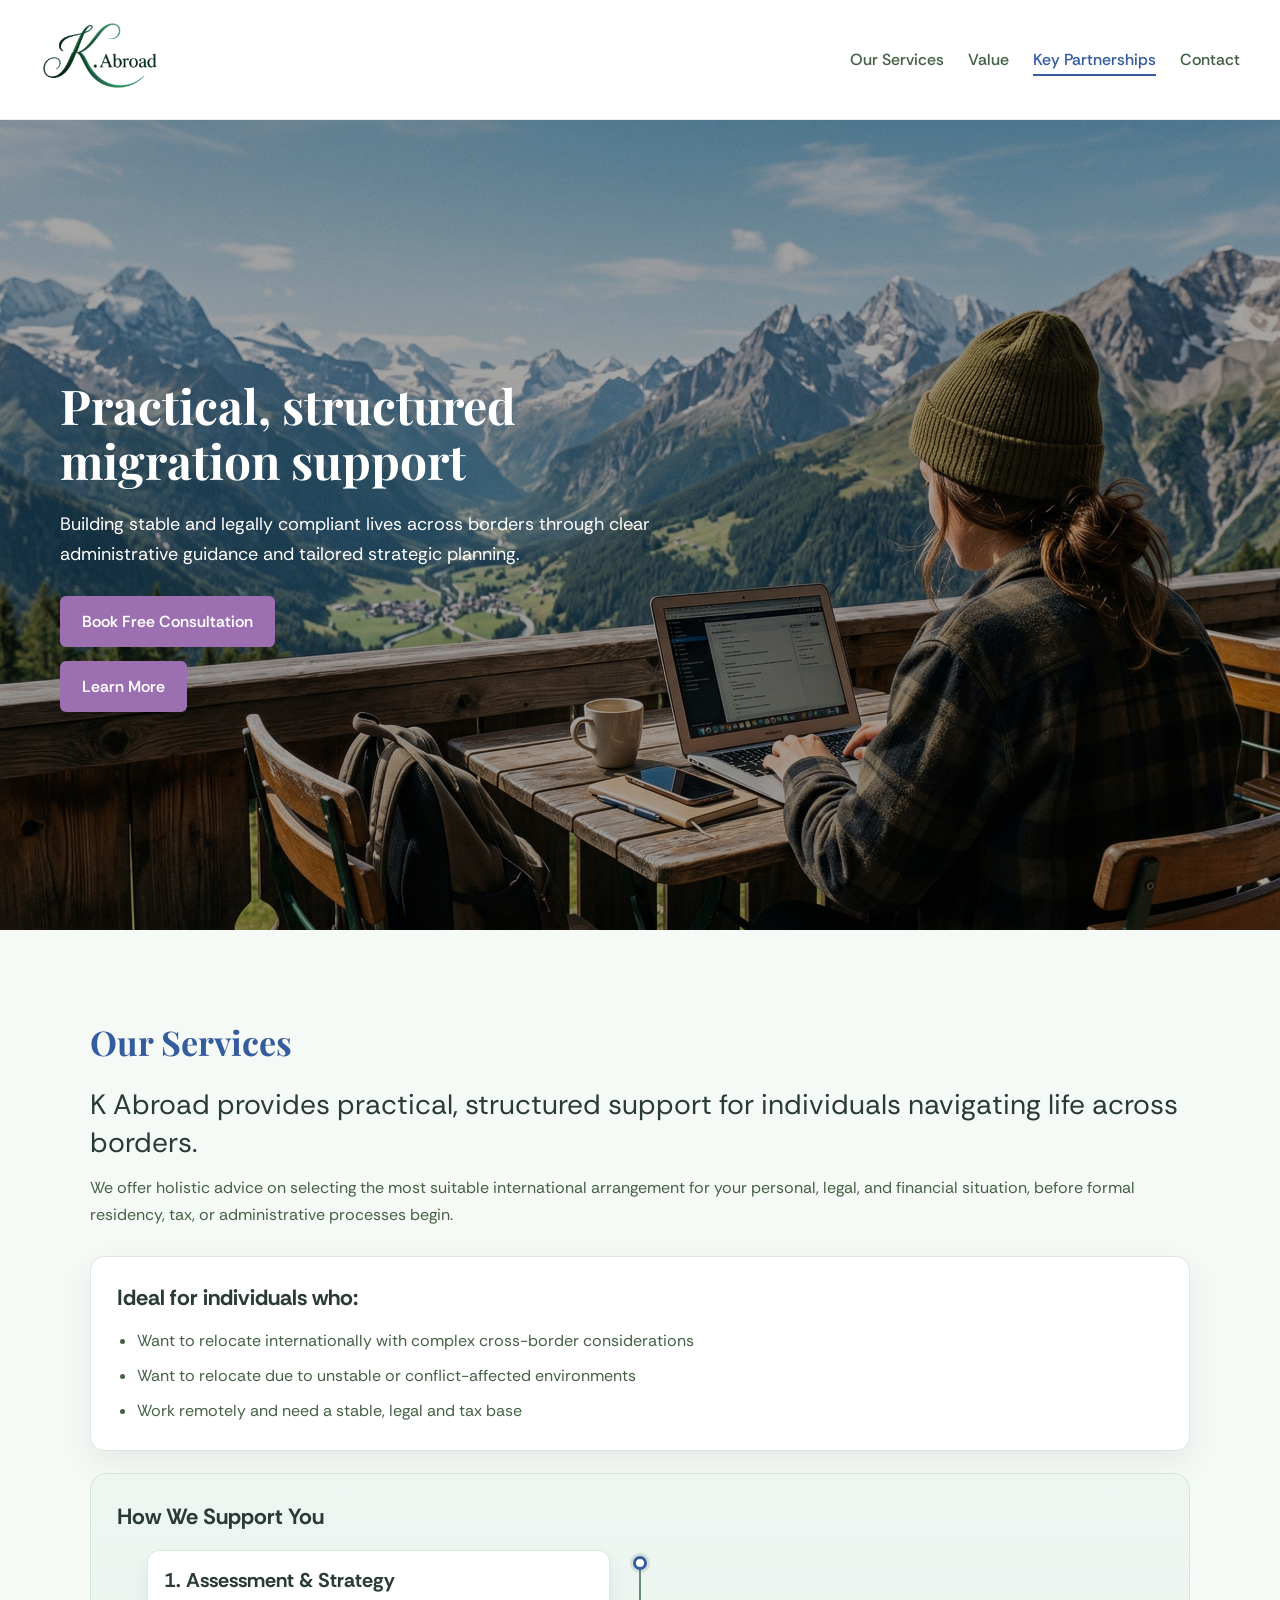
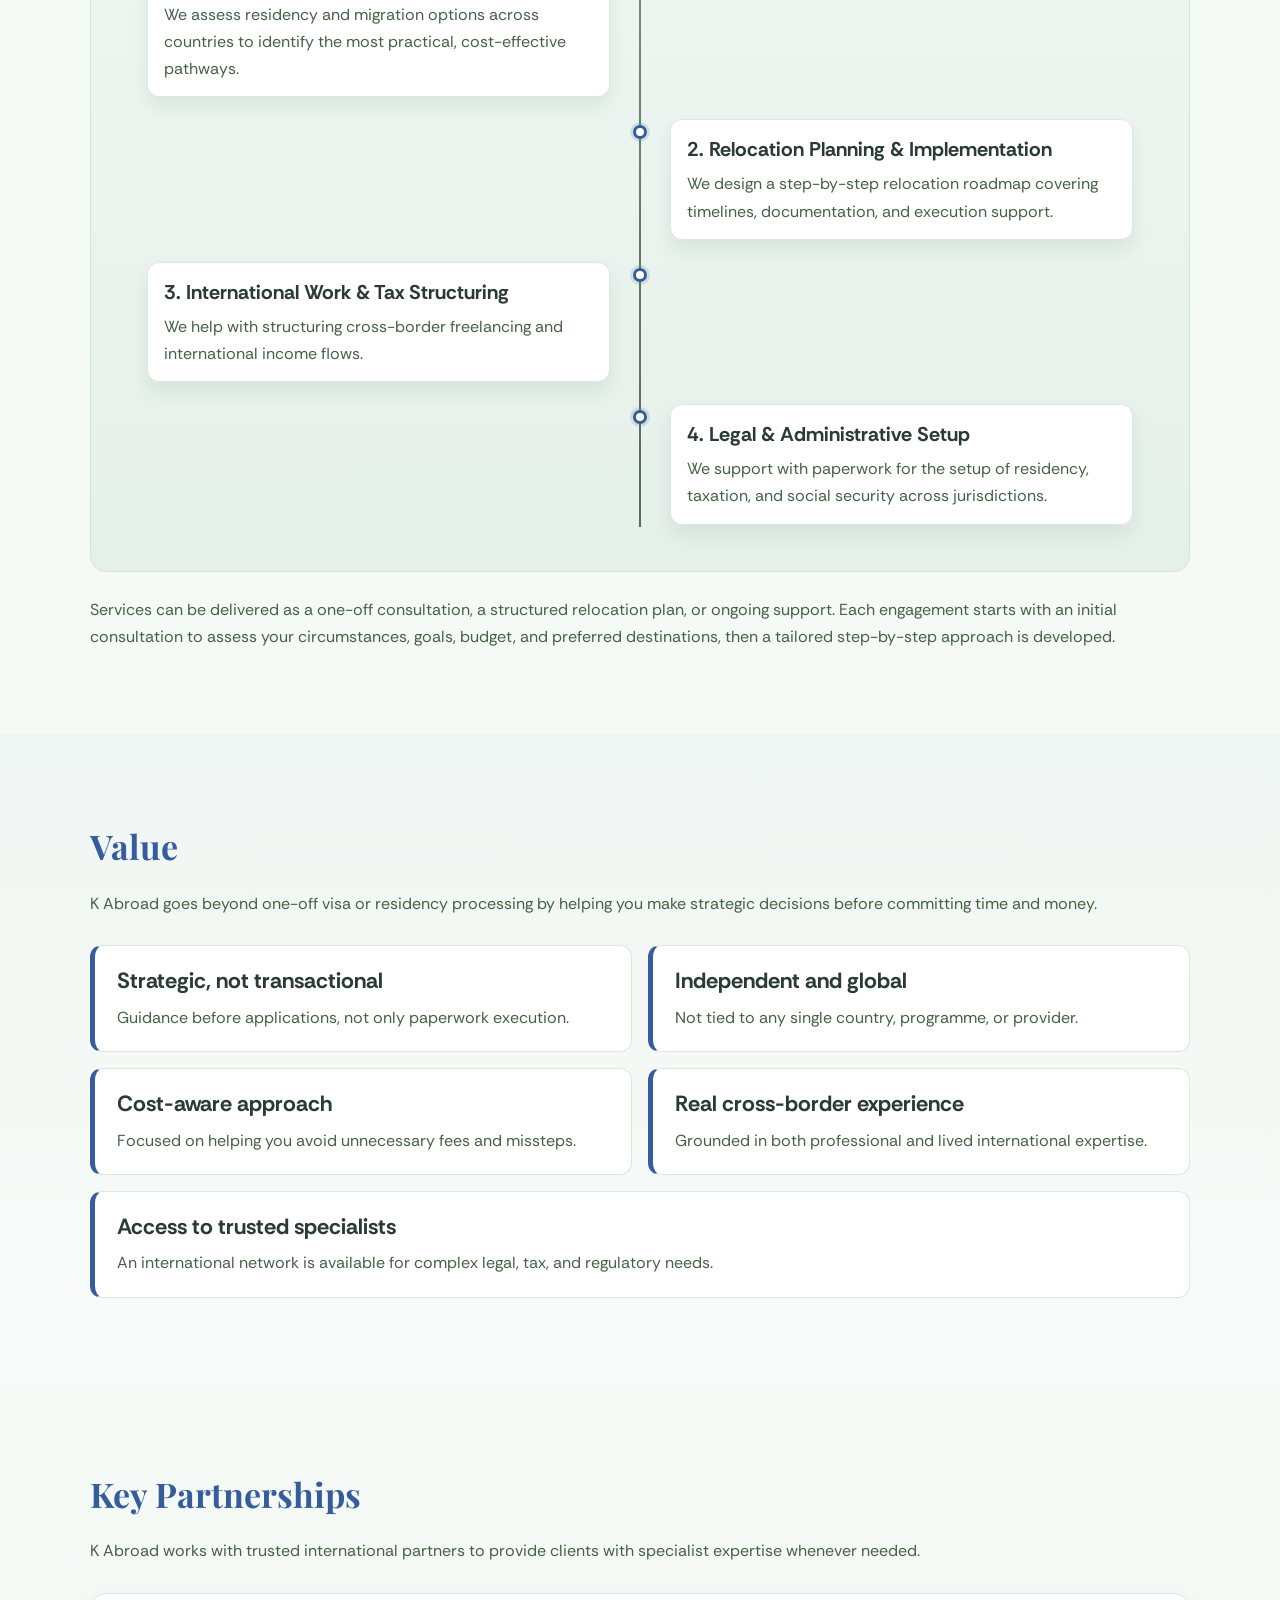
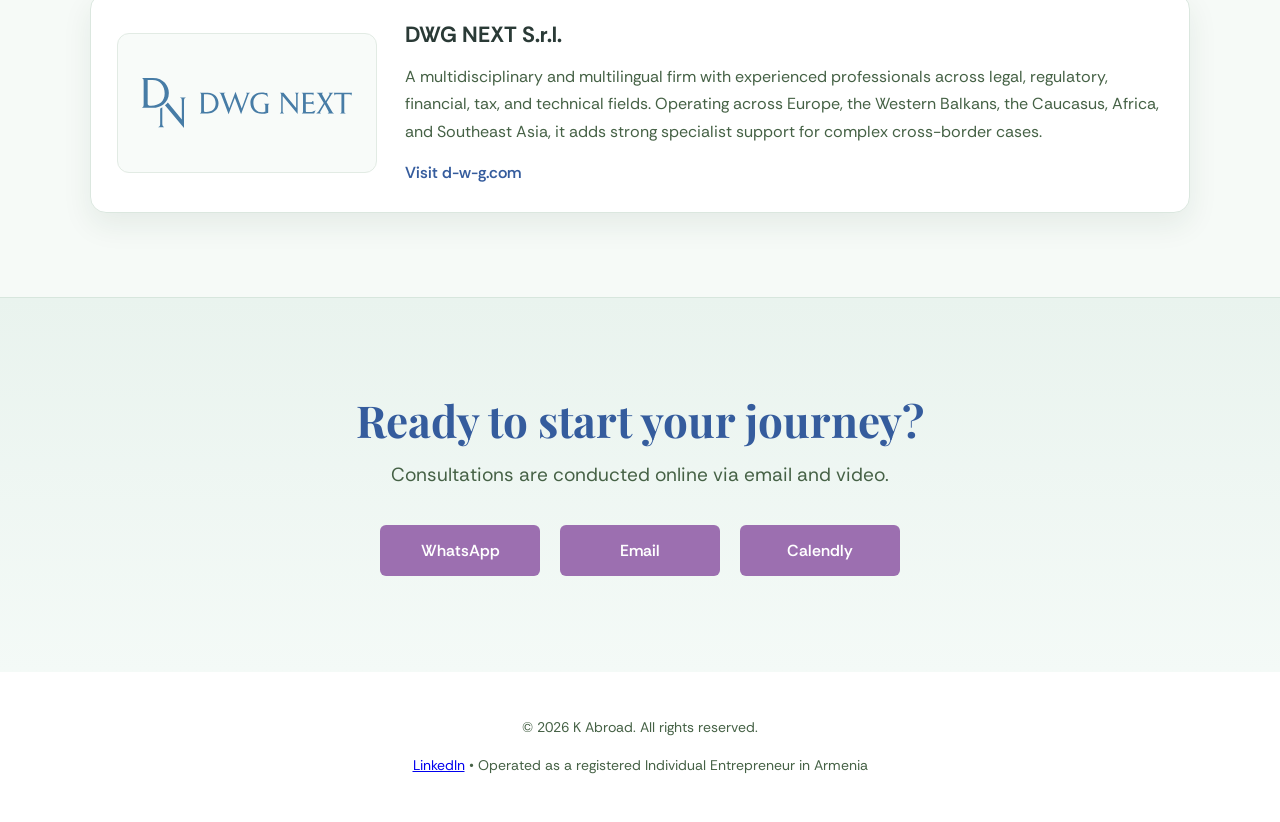
==== index.html @ 1e429fac "Backup before blog + CMS setup" ====
<!-- Backup before CMS setup -->
<!DOCTYPE html>
<html lang="en">
<head>
  <meta charset="UTF-8">
  <meta name="viewport" content="width=device-width, initial-scale=1.0">
  <title>K Abroad | Migration Advisory</title>

  <link href="https://fonts.googleapis.com/css2?family=Playfair+Display:wght@500;700&family=Rethink+Sans:wght@400;500;600&display=swap" rel="stylesheet">
  <link rel="stylesheet" href="css/styles.css">
</head>

<body id="top">

<header>
  <div class="logo">
    <a href="#top" aria-label="Go to top">
      <img src="Images/logo_without_padding.png" alt="K Abroad Logo">
    </a>
  </div>
  <nav>
    <a href="#services">Our Services</a>
    <a href="#value">Value</a>
    <a href="#partnerships">Key Partnerships</a>
    <a href="#contact">Contact</a>
  </nav>
</header>

<!-- HERO -->
<section class="hero">
  <img src="Images/remote1.jpg" alt="Remote work">
  <div class="overlay">
    <p style="opacity:0.85; margin-bottom:10px;"></p>
    <h2>Practical, structured migration support</h2>
    <p>
      Building stable and legally compliant lives across borders through clear administrative guidance and tailored strategic planning.
    </p>
    <div class="hero-actions">
      <a href="#contact" class="btn">Book Free Consultation</a>
      <a href="#services" class="btn">Learn More</a>
    </div>
  </div>
</section>

<section class="section" id="services">
  <div class="section-intro">
    <h3>Our Services</h3>
    <p class="lead">
      K Abroad provides practical, structured support for individuals navigating life across borders.
    </p>
    <p>
      We offer holistic advice on selecting the most suitable international arrangement for your personal, legal, and financial situation, before formal residency, tax, or administrative processes begin.
    </p>
  </div>

  <div class="feature-grid">
    <article class="feature-card">
      <h4>Ideal for individuals who:</h4>
      <ul>
        <li>Want to relocate internationally with complex cross-border considerations</li>
        <li>Want to relocate due to unstable or conflict-affected environments</li>
        <li>Work remotely and need a stable, legal and tax base</li>
      </ul>
    </article>
  </div>

  <div class="timeline-wrap" aria-label="Service timeline">
    <h4>How We Support You</h4>
    <div class="service-timeline">
      <article class="timeline-step">
        <span class="step-dot" aria-hidden="true"></span>
        <div class="step-content">
          <h5>1. Assessment &amp; Strategy</h5>
          <p>We assess residency and migration options across countries to identify the most practical, cost-effective pathways.</p>
        </div>
      </article>
      <article class="timeline-step">
        <span class="step-dot" aria-hidden="true"></span>
        <div class="step-content">
          <h5>2. Relocation Planning &amp; Implementation</h5>
          <p>We design a step-by-step relocation roadmap covering timelines, documentation, and execution support.</p>
        </div>
      </article>
      <article class="timeline-step">
        <span class="step-dot" aria-hidden="true"></span>
        <div class="step-content">
          <h5>3. International Work &amp; Tax Structuring</h5>
          <p>We help with structuring cross-border freelancing and international income flows.</p>
        </div>
      </article>
      <article class="timeline-step">
        <span class="step-dot" aria-hidden="true"></span>
        <div class="step-content">
          <h5>4. Legal &amp; Administrative Setup</h5>
          <p>We support with paperwork for the setup of residency, taxation, and social security across jurisdictions.</p>
        </div>
      </article>
    </div>
  </div>

  <p class="service-note">
    Services can be delivered as a one-off consultation, a structured relocation plan, or ongoing support. Each engagement starts with an initial consultation to assess your circumstances, goals, budget, and preferred destinations, then a tailored step-by-step approach is developed.
  </p>
</section>

<section class="section section-contrast" id="value">
  <div class="section-intro">
    <h3>Value</h3>
    <p>
      K Abroad goes beyond one-off visa or residency processing by helping you make strategic decisions before committing time and money.
    </p>
  </div>

  <div class="value-grid">
    <article class="value-card">
      <h4>Strategic, not transactional</h4>
      <p>Guidance before applications, not only paperwork execution.</p>
    </article>
    <article class="value-card">
      <h4>Independent and global</h4>
      <p>Not tied to any single country, programme, or provider.</p>
    </article>
    <article class="value-card">
      <h4>Cost-aware approach</h4>
      <p>Focused on helping you avoid unnecessary fees and missteps.</p>
    </article>
    <article class="value-card">
      <h4>Real cross-border experience</h4>
      <p>Grounded in both professional and lived international expertise.</p>
    </article>
    <article class="value-card">
      <h4>Access to trusted specialists</h4>
      <p>An international network is available for complex legal, tax, and regulatory needs.</p>
    </article>
  </div>
</section>

<section class="section" id="partnerships">
  <div class="section-intro">
    <h3>Key Partnerships</h3>
    <p>
      K Abroad works with trusted international partners to provide clients with specialist expertise whenever needed.
    </p>
  </div>

  <article class="partner-card">
    <a href="https://d-w-g.com/" target="_blank" rel="noopener noreferrer" class="partner-logo-link" aria-label="Visit DWG website">
      <img src="Images/DWGLOGO.svg" alt="DWG NEXT logo" class="partner-logo">
    </a>
    <div class="partner-content">
      <h4>DWG NEXT S.r.l.</h4>
      <p>
        A multidisciplinary and multilingual firm with experienced professionals across legal, regulatory, financial, tax, and technical fields. Operating across Europe, the Western Balkans, the Caucasus, Africa, and Southeast Asia, it adds strong specialist support for complex cross-border cases.
      </p>
      <a href="https://d-w-g.com/" target="_blank" rel="noopener noreferrer" class="text-link">Visit d-w-g.com</a>
    </div>
  </article>
</section>

<!-- CONTACT -->
<section class="highlight" id="contact">
  <h3>Ready to start your journey?</h3>
  <p>Consultations are conducted online via email and video.</p>

  <div class="cta-group">
    <a href="https://wa.me/37493994791" class="btn">WhatsApp</a>
    <a href="mailto:karpa.angelika98@gmail.com" class="btn">Email</a>
    <a href="https://calendly.com/kabroad" class="btn" target="_blank">Calendly</a>
  </div>
</section>

<footer>
  <p>© 2026 K Abroad. All rights reserved.</p>
  <p>
    <a href="https://www.linkedin.com/in/akarpa/" target="_blank">LinkedIn</a> • Operated as a registered Individual Entrepreneur in Armenia
  </p>
</footer>

<script src="js/main.js"></script>

</body>
</html>
---- css/styles.css ----
:root {
  --green-bg: #f6faf7;
  --green-dark: #456145;
  --green-heading: #355c9d;
  --lavender: #9c6fb0;
  --text-dark: #2a3a36;
  --surface: #ffffff;
  --border-soft: #dbe7df;
  --max-width: 1100px;
  --shadow-soft: 0 12px 30px rgba(22, 58, 42, 0.08);
}

* {
  box-sizing: border-box;
}

html {
  scroll-behavior: smooth;
}

body {
  margin: 0;
  font-family: "Rethink Sans", Arial, sans-serif;
  color: var(--green-dark);
  line-height: 1.7;
  background: var(--green-bg);
}

/* HEADER */
header {
  position: sticky;
  top: 0;
  background: var(--surface);
  z-index: 1000;
  display: flex;
  justify-content: space-between;
  align-items: center;
  padding: 18px 40px;
  border-bottom: 1px solid #ececec;
}

.logo {
  display: flex;
  align-items: center;
}

.logo img {
  height: 75px;
  width: auto;
  object-fit: contain;
  padding: 3px 0;
}

nav a {
  margin-left: 20px;
  padding: 4px 0;
  border-bottom: 2px solid transparent;
  text-decoration: none;
  color: var(--green-dark);
  font-weight: 500;
  transition: color 0.22s ease, transform 0.22s ease, border-color 0.22s ease, background-color 0.22s ease;
}

nav a:hover,
nav a:focus-visible {
  color: var(--green-heading);
  transform: translateY(-1px);
}

nav a.is-active {
  color: var(--green-heading);
  border-bottom-color: var(--green-heading);
}

/* HERO */
.hero {
  position: relative;
  min-height: 90vh;
  display: flex;
  align-items: center;
  color: #ffffff;
}

.hero img {
  position: absolute;
  width: 100%;
  height: 100%;
  object-fit: cover;
  filter: brightness(0.65);
  z-index: -1;
}

.overlay {
  max-width: 640px;
  margin-left: 60px;
}

h2 {
  font-family: "Playfair Display", serif;
  font-size: 48px;
  line-height: 1.15;
  margin-bottom: 20px;
}

.hero p {
  font-size: 18px;
}

@keyframes heroImageIn {
  from {
    transform: scale(1.03);
  }
  to {
    transform: scale(1);
  }
}

@keyframes heroCopyIn {
  from {
    opacity: 0;
    transform: translateY(12px);
  }
  to {
    opacity: 1;
    transform: translateY(0);
  }
}

@media (prefers-reduced-motion: no-preference) {
  .hero img {
    animation: heroImageIn 1.3s cubic-bezier(0.22, 1, 0.36, 1) both;
  }

  .hero .overlay {
    animation: heroCopyIn 0.8s ease-out 0.12s both;
  }
}

.hero-actions {
  margin-top: 26px;
  display: flex;
  flex-direction: column;
  align-items: flex-start;
  gap: 14px;
}

/* BUTTONS */
.btn {
  display: inline-block;
  margin-top: 0;
  padding: 12px 22px;
  background: var(--lavender);
  color: #ffffff;
  text-decoration: none;
  border-radius: 6px;
  font-weight: 600;
  transition: opacity 0.2s ease;
}

.btn:hover {
  opacity: 0.92;
}

/* SECTIONS */
.section {
  padding: 84px 20px;
}

.section > * {
  max-width: var(--max-width);
  margin: 0 auto;
}

.section-contrast {
  background: linear-gradient(180deg, #f0f6f3 0%, #f8fbf9 100%);
}

.section-intro {
  max-width: var(--max-width);
  margin: 0 auto 28px;
}

.section-intro h3 {
  font-family: "Playfair Display", serif;
  font-size: 34px;
  margin: 0 0 14px;
  color: var(--green-heading);
}

.section-intro p {
  margin: 0;
}

.section-intro p + p {
  margin-top: 12px;
}

.section-intro .lead {
  font-size: 28px;
  line-height: 1.35;
  color: var(--text-dark);
}

h4 {
  font-size: 22px;
  line-height: 1.35;
  margin: 0 0 14px;
  color: var(--text-dark);
}

.will-reveal {
  opacity: 0;
  transform: translateY(18px);
  transition: opacity 0.58s ease, transform 0.58s ease;
  transition-delay: var(--reveal-delay, 0ms);
}

.will-reveal.is-visible {
  opacity: 1;
  transform: translateY(0);
}

.feature-grid {
  max-width: var(--max-width);
  margin: 0 auto;
  display: block;
}

.feature-card {
  background: var(--surface);
  border: 1px solid var(--border-soft);
  border-radius: 14px;
  padding: 26px;
  box-shadow: var(--shadow-soft);
}

.feature-card ul {
  margin: 0;
  padding-left: 20px;
}

.feature-card li + li {
  margin-top: 8px;
}

.timeline-wrap {
  max-width: var(--max-width);
  margin: 22px auto 0;
  padding: 28px 26px 24px;
  border-radius: 16px;
  background: linear-gradient(180deg, #eef6f2 0%, #e6f0eb 100%);
  border: 1px solid #d3e3d9;
}

.timeline-wrap h4 {
  margin-bottom: 18px;
}

.service-timeline {
  position: relative;
  --line-transform-hidden: translateX(-50%) scaleY(0);
  --line-transform-visible: translateX(-50%) scaleY(1);
}

.service-timeline::before {
  content: "";
  position: absolute;
  left: 50%;
  top: 20px;
  bottom: 20px;
  width: 2px;
  background: linear-gradient(180deg, #6d8c7b 0%, #4f6e5e 100%);
  transform: translateX(-50%);
}

.timeline-step {
  position: relative;
  width: 50%;
  padding: 0 30px 22px;
}

.timeline-step:nth-child(odd) {
  margin-right: auto;
}

.timeline-step:nth-child(even) {
  margin-left: auto;
}

.step-dot {
  position: absolute;
  top: 6px;
  width: 14px;
  height: 14px;
  border-radius: 50%;
  background: var(--surface);
  border: 3px solid var(--green-heading);
  box-shadow: 0 0 0 3px rgba(83, 113, 99, 0.16);
}

.timeline-step:nth-child(odd) .step-dot {
  right: -7px;
}

.timeline-step:nth-child(even) .step-dot {
  left: -7px;
}

.step-content {
  background: var(--surface);
  border: 1px solid var(--border-soft);
  border-radius: 12px;
  padding: 16px 16px 14px;
  box-shadow: 0 10px 18px rgba(27, 62, 47, 0.08);
}

.step-content h5 {
  margin: 0 0 8px;
  font-size: 20px;
  line-height: 1.3;
  color: var(--text-dark);
}

.step-content p {
  margin: 0;
}

@keyframes timelineDotPulse {
  0% {
    transform: scale(0.72);
  }
  60% {
    transform: scale(1.16);
  }
  100% {
    transform: scale(1);
  }
}

.timeline-wrap.timeline-animated .service-timeline::before {
  transform: var(--line-transform-hidden);
  transform-origin: top;
  transition: transform 0.95s cubic-bezier(0.22, 1, 0.36, 1);
}

.timeline-wrap.timeline-animated.is-visible .service-timeline::before {
  transform: var(--line-transform-visible);
}

.timeline-wrap.timeline-animated .timeline-step {
  opacity: 0;
  transform: translateY(18px);
  transition: opacity 0.5s ease, transform 0.5s ease;
}

.timeline-wrap.timeline-animated.is-visible .timeline-step {
  opacity: 1;
  transform: translateY(0);
}

.timeline-wrap.timeline-animated.is-visible .timeline-step:nth-child(1) {
  transition-delay: 0.12s;
}

.timeline-wrap.timeline-animated.is-visible .timeline-step:nth-child(2) {
  transition-delay: 0.3s;
}

.timeline-wrap.timeline-animated.is-visible .timeline-step:nth-child(3) {
  transition-delay: 0.48s;
}

.timeline-wrap.timeline-animated.is-visible .timeline-step:nth-child(4) {
  transition-delay: 0.66s;
}

.timeline-wrap.timeline-animated.is-visible .timeline-step:nth-child(1) .step-dot {
  animation: timelineDotPulse 0.52s cubic-bezier(0.22, 1, 0.36, 1) 0.12s both;
}

.timeline-wrap.timeline-animated.is-visible .timeline-step:nth-child(2) .step-dot {
  animation: timelineDotPulse 0.52s cubic-bezier(0.22, 1, 0.36, 1) 0.3s both;
}

.timeline-wrap.timeline-animated.is-visible .timeline-step:nth-child(3) .step-dot {
  animation: timelineDotPulse 0.52s cubic-bezier(0.22, 1, 0.36, 1) 0.48s both;
}

.timeline-wrap.timeline-animated.is-visible .timeline-step:nth-child(4) .step-dot {
  animation: timelineDotPulse 0.52s cubic-bezier(0.22, 1, 0.36, 1) 0.66s both;
}

.service-note {
  max-width: var(--max-width);
  margin: 24px auto 0;
  padding: 0;
  border-radius: 0;
  background: none;
  border: 0;
}

.value-grid {
  max-width: var(--max-width);
  margin: 0 auto;
  display: grid;
  grid-template-columns: repeat(2, minmax(0, 1fr));
  gap: 16px;
}

.value-card {
  background: var(--surface);
  border: 1px solid var(--border-soft);
  border-left: 5px solid var(--green-heading);
  border-radius: 12px;
  padding: 20px 22px;
}

.value-card h4 {
  margin-bottom: 8px;
}

.value-card p {
  margin: 0;
}

.value-grid .value-card:last-child {
  grid-column: 1 / -1;
}

.partner-card {
  max-width: var(--max-width);
  margin: 0 auto;
  display: grid;
  grid-template-columns: 260px 1fr;
  gap: 28px;
  align-items: center;
  background: var(--surface);
  border: 1px solid var(--border-soft);
  border-radius: 16px;
  padding: 26px;
  box-shadow: var(--shadow-soft);
}

.partner-logo-link {
  min-height: 140px;
  display: flex;
  justify-content: center;
  align-items: center;
  border: 1px solid #e2ebe4;
  border-radius: 12px;
  background: #f8fbf9;
  padding: 24px;
}

.partner-logo {
  max-width: 100%;
  max-height: 78px;
  width: auto;
  height: auto;
}

.partner-content p {
  margin: 0;
}

.text-link {
  display: inline-block;
  margin-top: 14px;
  color: var(--green-heading);
  text-decoration: none;
  font-weight: 600;
}

.text-link:hover {
  text-decoration: underline;
}

/* HIGHLIGHT CTA */
.highlight {
  background: linear-gradient(180deg, #e9f3ee 0%, #f4faf7 100%);
  text-align: center;
  padding: 96px 20px;
  border-top: 1px solid #d7e6dd;
}

.highlight h3 {
  font-family: "Playfair Display", serif;
  color: var(--green-heading);
  font-size: 44px;
  line-height: 1.2;
  margin: 0;
}

.highlight p {
  font-size: 19px;
  margin: 12px 0 0;
}

.cta-group {
  margin-top: 34px;
  display: flex;
  justify-content: center;
  flex-wrap: wrap;
  gap: 20px;
}

.cta-group .btn {
  min-width: 160px;
}

/* FOOTER */
footer {
  text-align: center;
  padding: 30px;
  background: var(--surface);
  font-size: 14px;
}

@media (prefers-reduced-motion: reduce) {
  html {
    scroll-behavior: auto;
  }

  nav a,
  .hero img,
  .hero .overlay,
  .will-reveal,
  .timeline-wrap.timeline-animated .timeline-step,
  .timeline-wrap.timeline-animated .service-timeline::before,
  .timeline-wrap.timeline-animated .timeline-step .step-dot {
    animation: none !important;
    transition: none !important;
    transform: none !important;
  }
}

/* MOBILE */
@media (max-width: 768px) {
  header {
    flex-direction: column;
    align-items: stretch;
    gap: 10px;
    padding: 10px 14px 12px;
  }

  .logo {
    width: 100%;
    justify-content: center;
  }

  nav {
    width: 100%;
    display: grid;
    grid-template-columns: repeat(2, minmax(0, 1fr));
    gap: 8px;
  }

  nav a {
    margin-left: 0;
    font-size: 15px;
    font-weight: 600;
    text-align: center;
    line-height: 1.2;
    opacity: 1;
    padding: 8px 10px;
    border-radius: 999px;
    background: #f6faf7;
    border: 1px solid #d6e4da;
  }

  nav a.is-active {
    color: #2d4c3f;
    background: #e6f0eb;
    border-color: #bfd4c6;
  }

  .logo img {
    height: 66px;
  }

  .hero {
    min-height: auto;
    margin: 10px 10px 0;
    padding: 0;
    display: flex;
    flex-direction: column;
    align-items: stretch;
    gap: 14px;
    border-radius: 0;
    overflow: visible;
    box-shadow: none;
    color: var(--green-dark);
  }

  .hero img {
    position: relative;
    width: 100%;
    height: 430px;
    filter: none;
    z-index: 0;
    object-fit: cover;
    object-position: center 74%;
    border-radius: 18px;
  }

  .overlay {
    max-width: 100%;
    margin-left: 0;
    padding: 0 8px;
    border-radius: 0;
    background: none;
  }

  .hero h2 {
    font-size: 39px;
    line-height: 1.15;
    margin-bottom: 12px;
    color: var(--text-dark);
  }

  .hero p {
    font-size: 15px;
    line-height: 1.45;
    margin: 0;
    max-width: 34ch;
    color: var(--green-dark);
  }

  .hero-actions {
    width: 100%;
    margin-top: 16px;
    gap: 10px;
  }

  .btn {
    display: block;
    width: 100%;
    text-align: center;
    padding: 13px 18px;
    font-size: 15px;
    border-radius: 12px;
  }

  .section {
    padding: 46px 14px;
  }

  .section-intro {
    margin-bottom: 20px;
  }

  .section-intro h3 {
    font-size: 28px;
  }

  .section-intro .lead {
    font-size: 22px;
  }

  h4 {
    font-size: 20px;
  }

  .feature-grid,
  .value-grid {
    grid-template-columns: 1fr;
    gap: 14px;
  }

  .timeline-wrap {
    margin-top: 18px;
    padding: 20px 16px 16px;
  }

  .will-reveal {
    transform: translateY(12px);
  }

  .timeline-wrap.timeline-animated .timeline-step {
    transform: translateY(12px);
  }

  .timeline-wrap h4 {
    margin-bottom: 14px;
  }

  .service-timeline::before {
    left: 7px;
    top: 8px;
    bottom: 12px;
    transform: translateX(0);
  }

  .service-timeline {
    --line-transform-hidden: translateX(0) scaleY(0);
    --line-transform-visible: translateX(0) scaleY(1);
  }

  .timeline-step {
    width: 100%;
    padding: 0 0 14px 28px;
    margin: 0;
  }

  .timeline-step:nth-child(odd),
  .timeline-step:nth-child(even) {
    margin: 0;
  }

  .timeline-step:nth-child(odd) .step-dot,
  .timeline-step:nth-child(even) .step-dot {
    left: 0;
    right: auto;
  }

  .step-content h5 {
    font-size: 18px;
  }

  .feature-card,
  .value-card {
    padding: 18px;
  }

  .value-grid .value-card:last-child {
    grid-column: auto;
  }

  .service-note {
    margin-top: 20px;
    padding: 0;
  }

  .partner-card {
    grid-template-columns: 1fr;
    gap: 16px;
    padding: 18px;
  }

  .partner-logo-link {
    min-height: 106px;
    padding: 20px;
  }

  .partner-logo {
    max-height: 62px;
  }

  .highlight {
    padding: 68px 14px;
  }

  .highlight h3 {
    font-size: 34px;
  }

  .highlight p {
    font-size: 16px;
  }

  .cta-group {
    margin-top: 26px;
    gap: 16px;
  }

  .cta-group .btn {
    min-width: 0;
  }
}

@media (max-width: 480px) {
  .hero {
    margin: 8px 8px 0;
    gap: 12px;
  }

  .hero img {
    height: 370px;
    border-radius: 16px;
    object-position: center 76%;
  }

  .overlay {
    padding: 0 6px;
  }

  .logo img {
    height: 60px;
  }

  h2 {
    font-size: 34px;
  }

  .hero p {
    font-size: 14px;
  }

  .section-intro h3 {
    font-size: 30px;
  }

  .section-intro .lead {
    font-size: 20px;
  }

  .highlight h3 {
    font-size: 32px;
  }

  .cta-group {
    gap: 12px;
  }
}
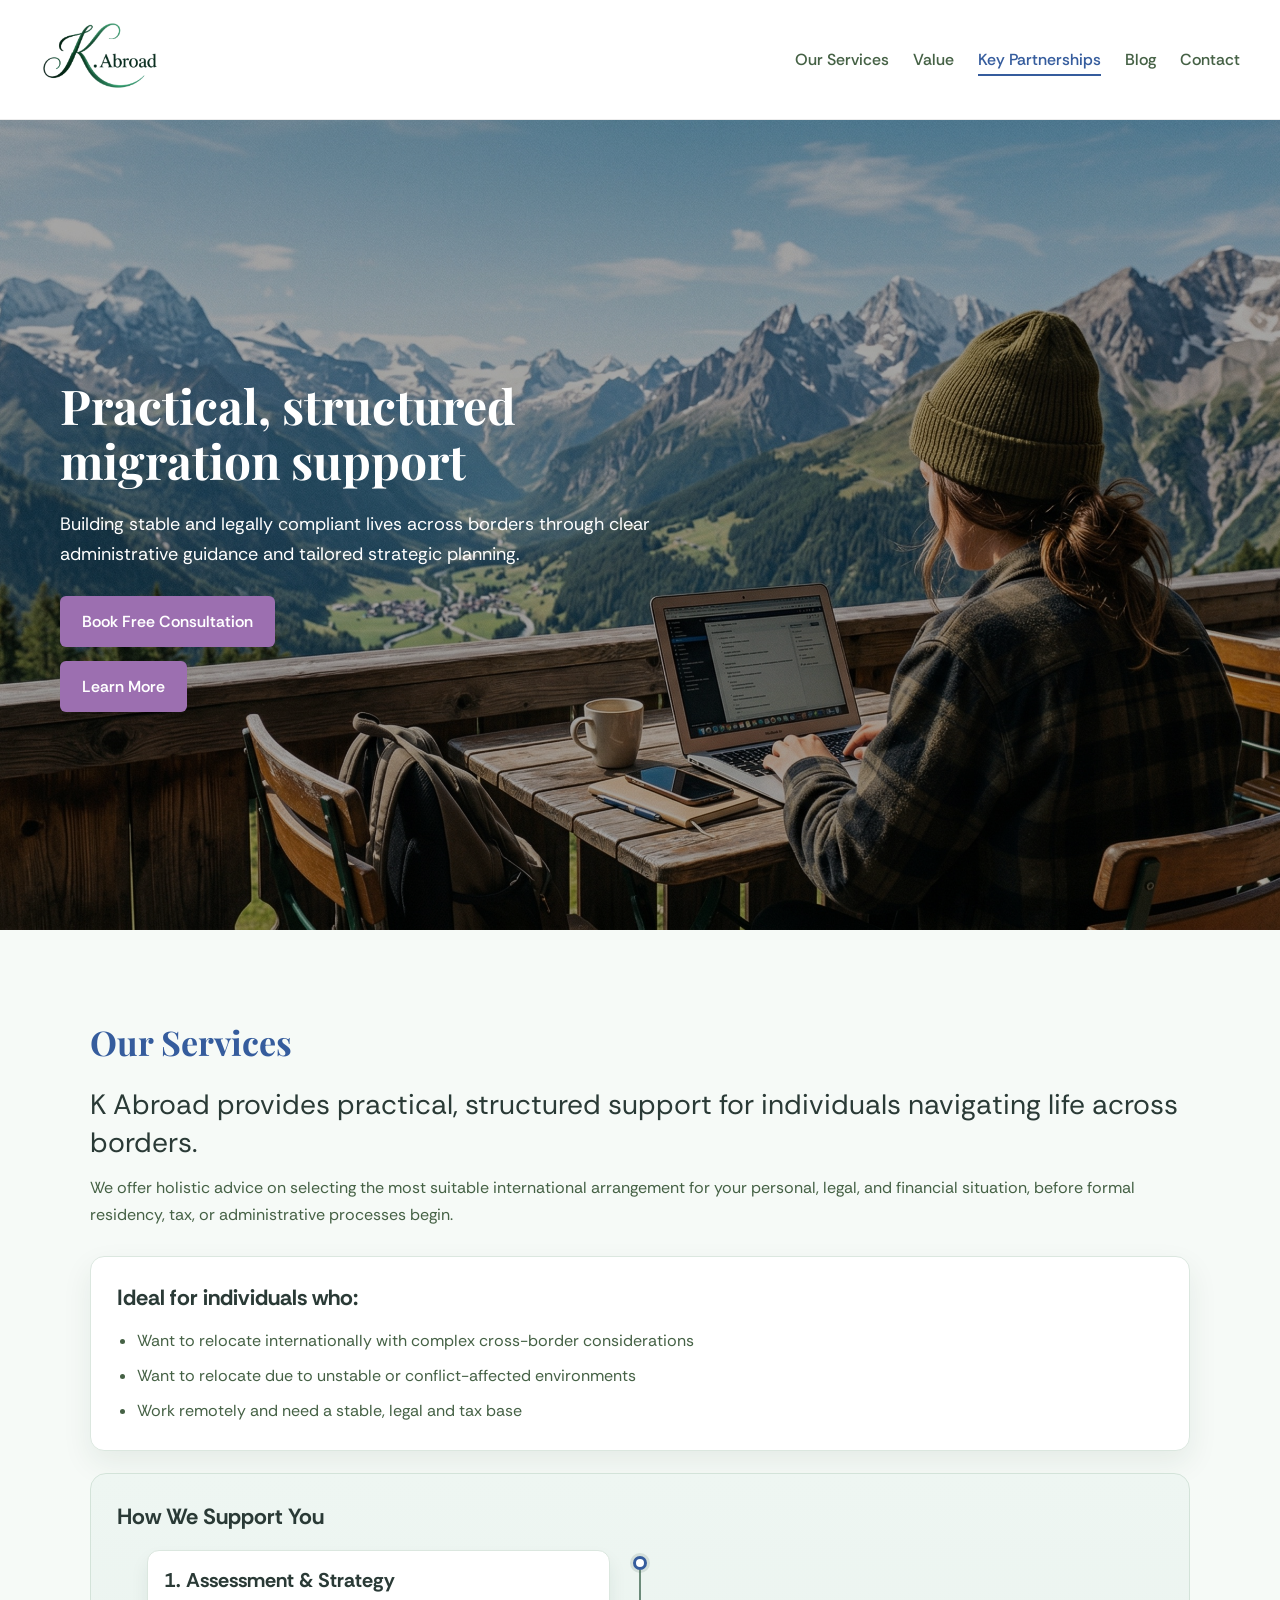
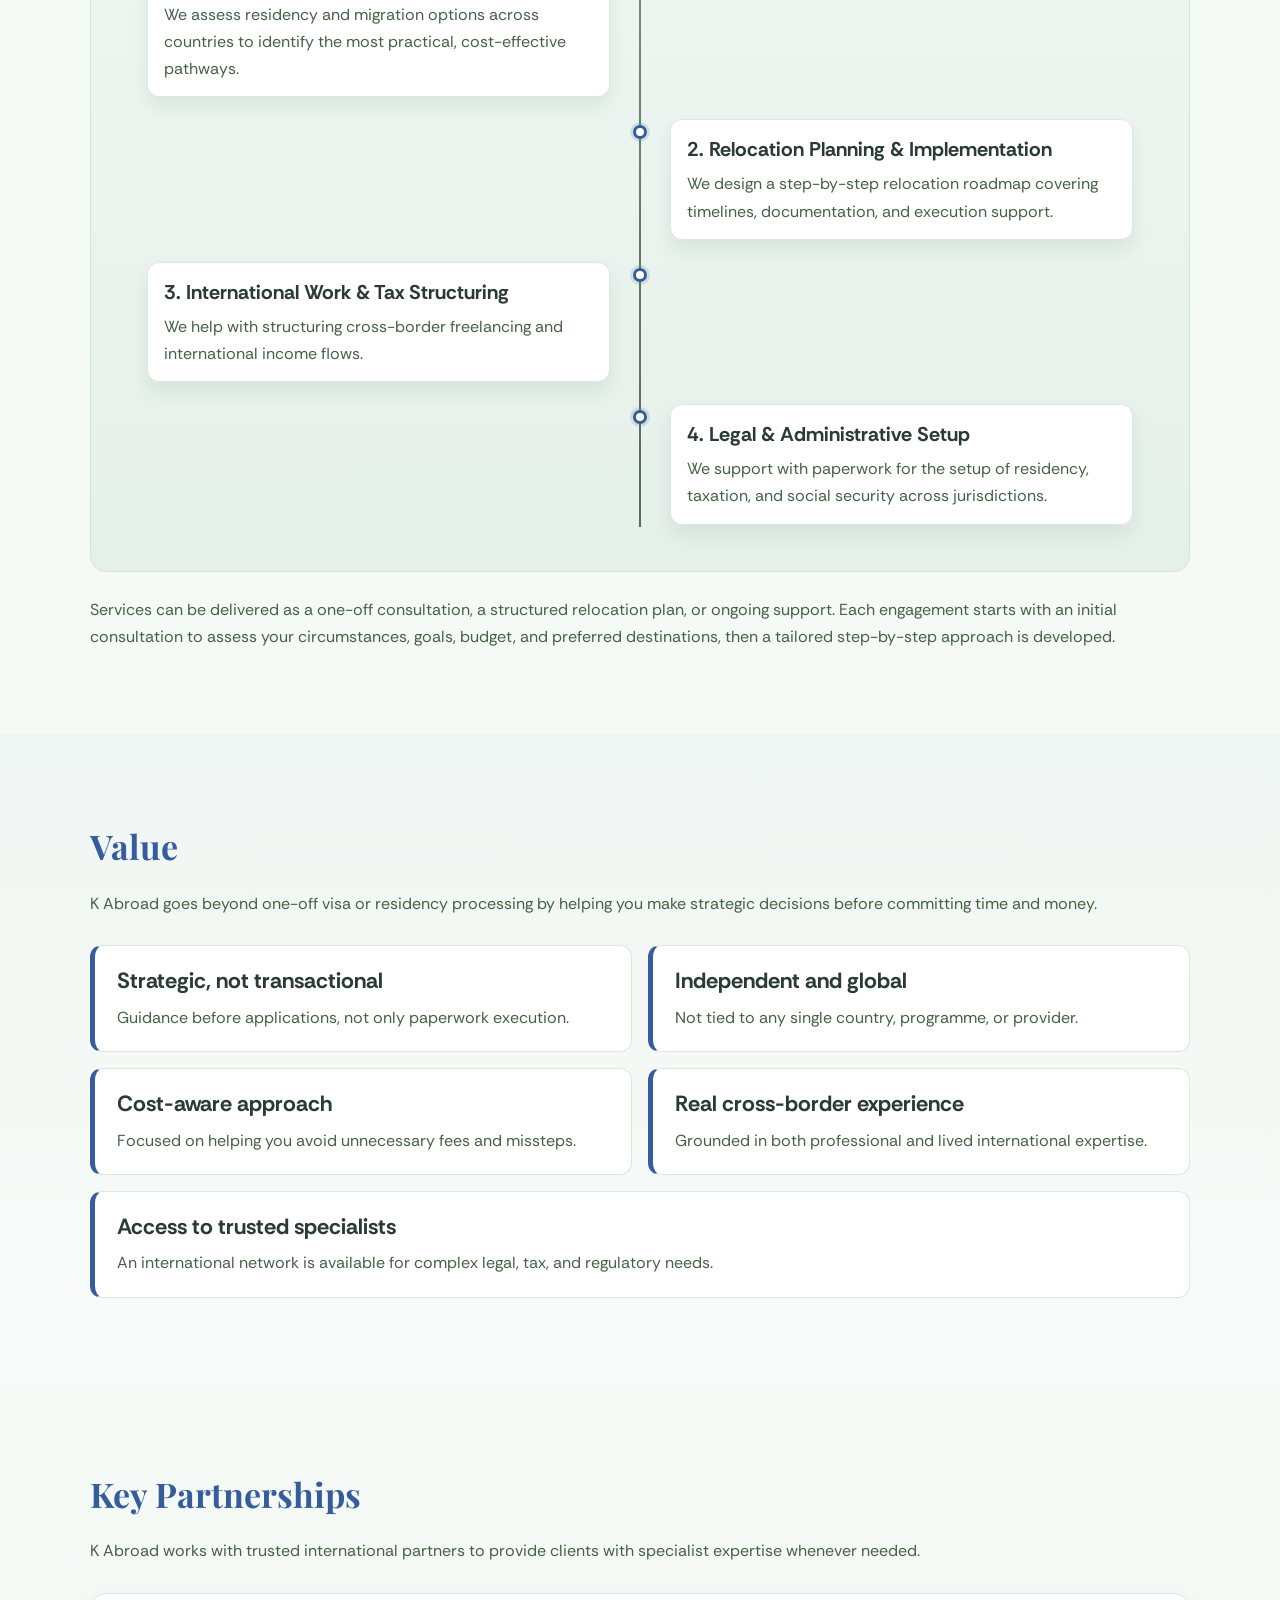
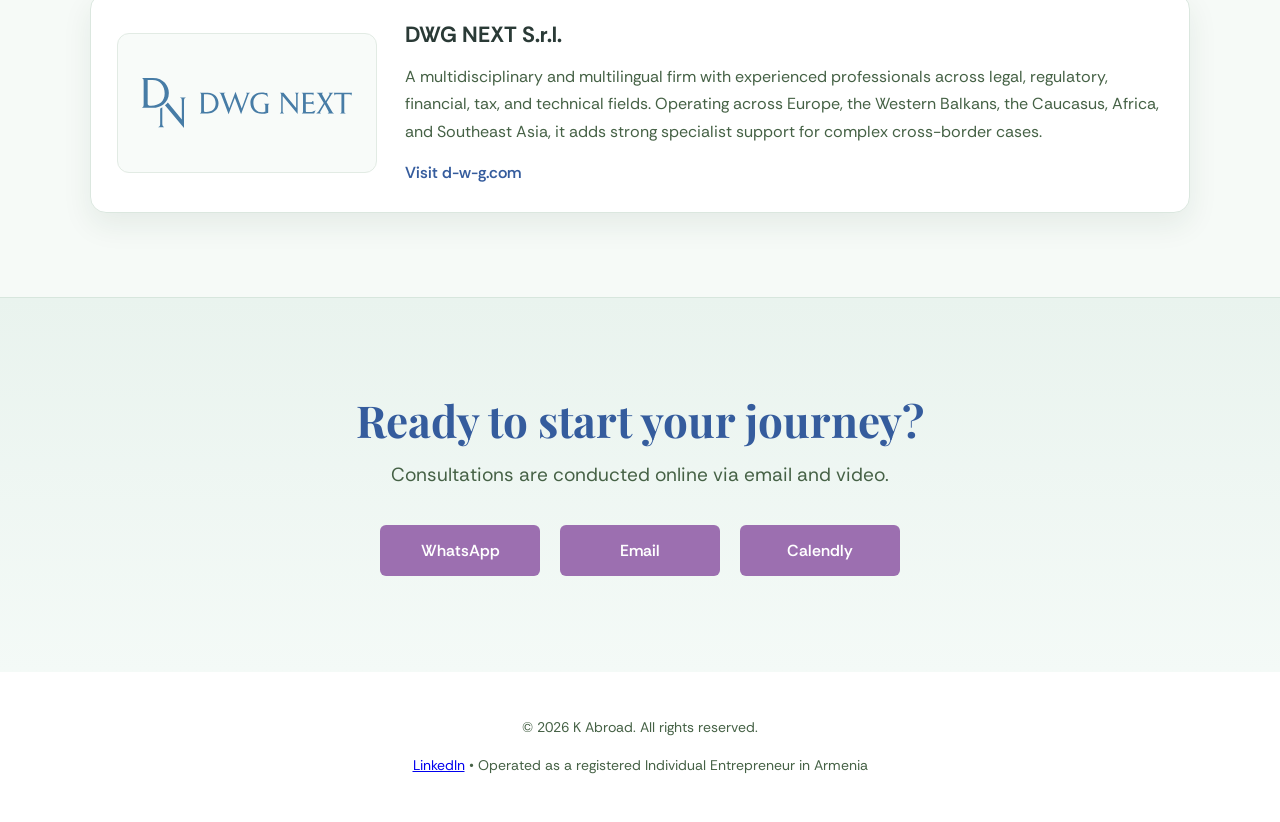
==== commit 91d3090d: "trial 1- CMS" ====
--- a/index.html
+++ b/index.html
@@ -22,6 +22,7 @@
     <a href="#services">Our Services</a>
     <a href="#value">Value</a>
     <a href="#partnerships">Key Partnerships</a>
+    <a href="blog/index.html">Blog</a>
     <a href="#contact">Contact</a>
   </nav>
 </header>
--- a/css/styles.css
+++ b/css/styles.css
@@ -568,6 +568,10 @@
     border: 1px solid #d6e4da;
   }
 
+  nav a:last-child {
+    grid-column: 1 / -1;
+  }
+
   nav a.is-active {
     color: #2d4c3f;
     background: #e6f0eb;
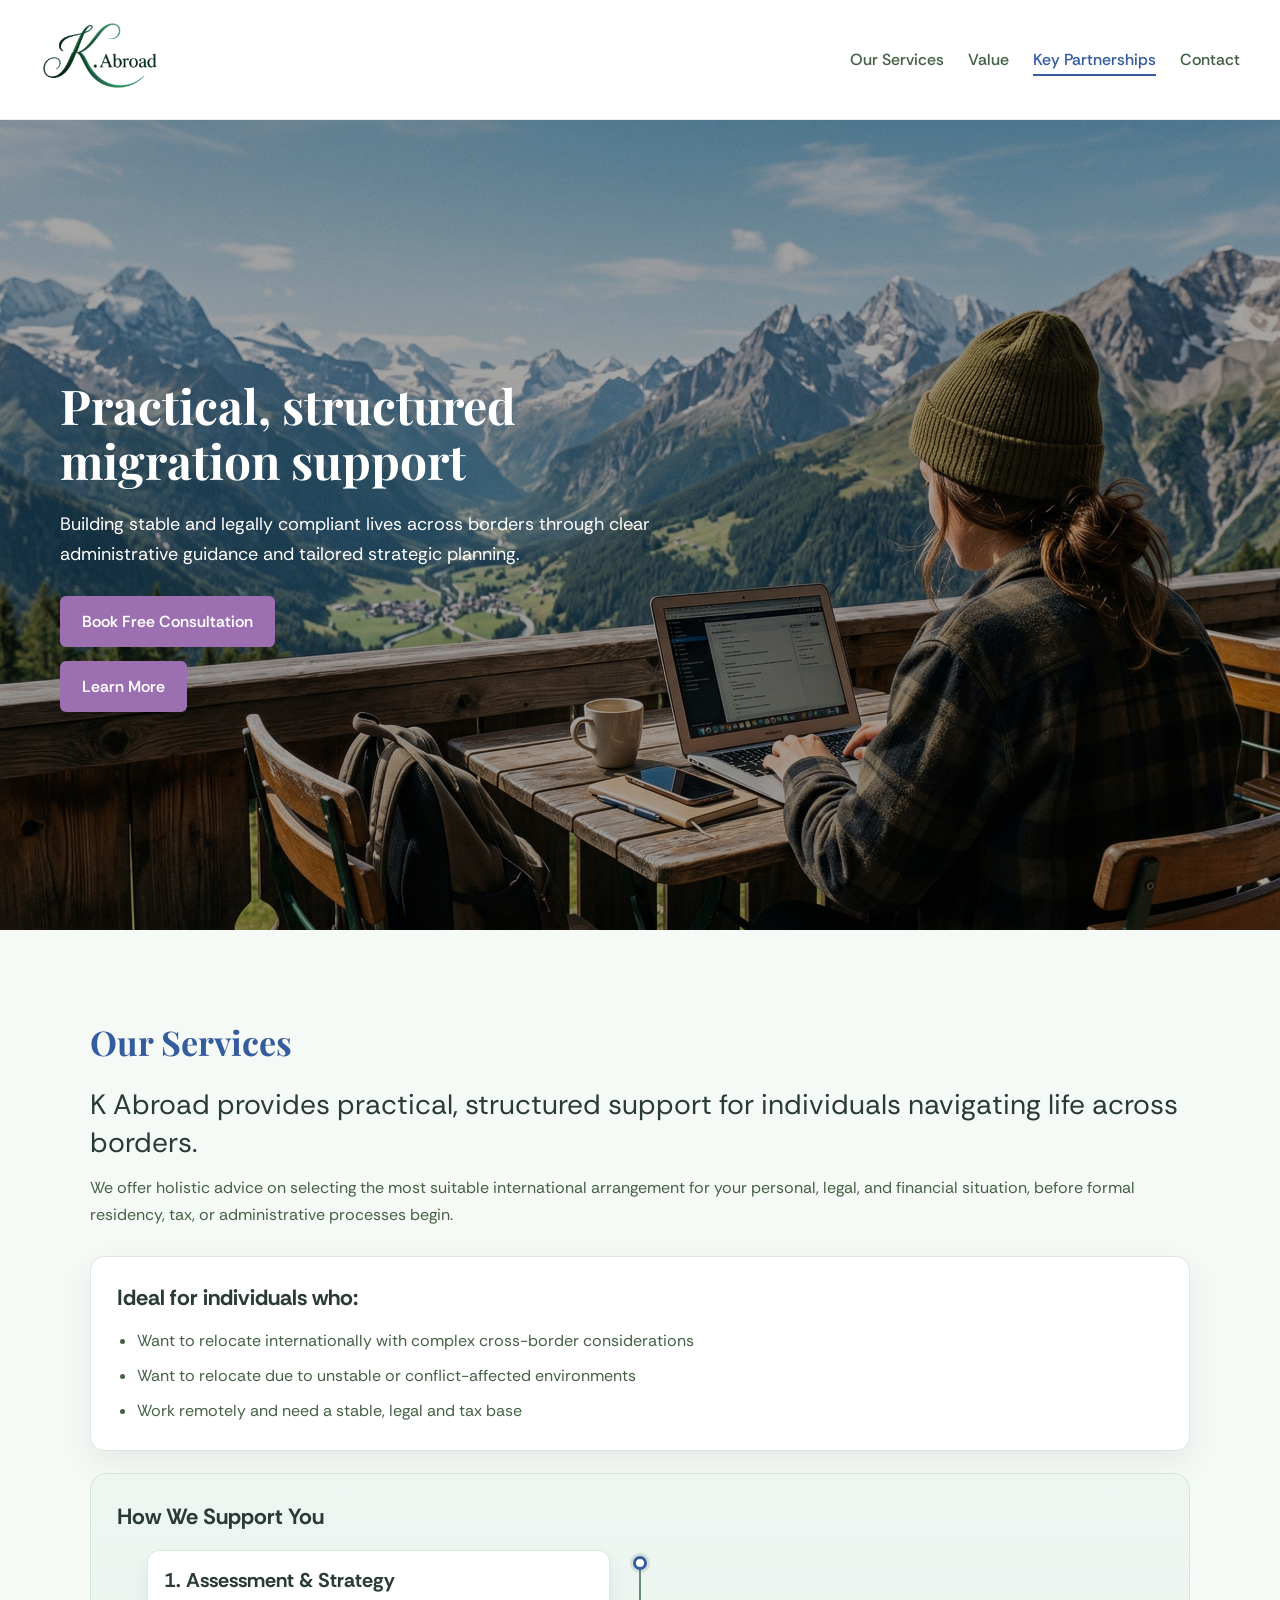
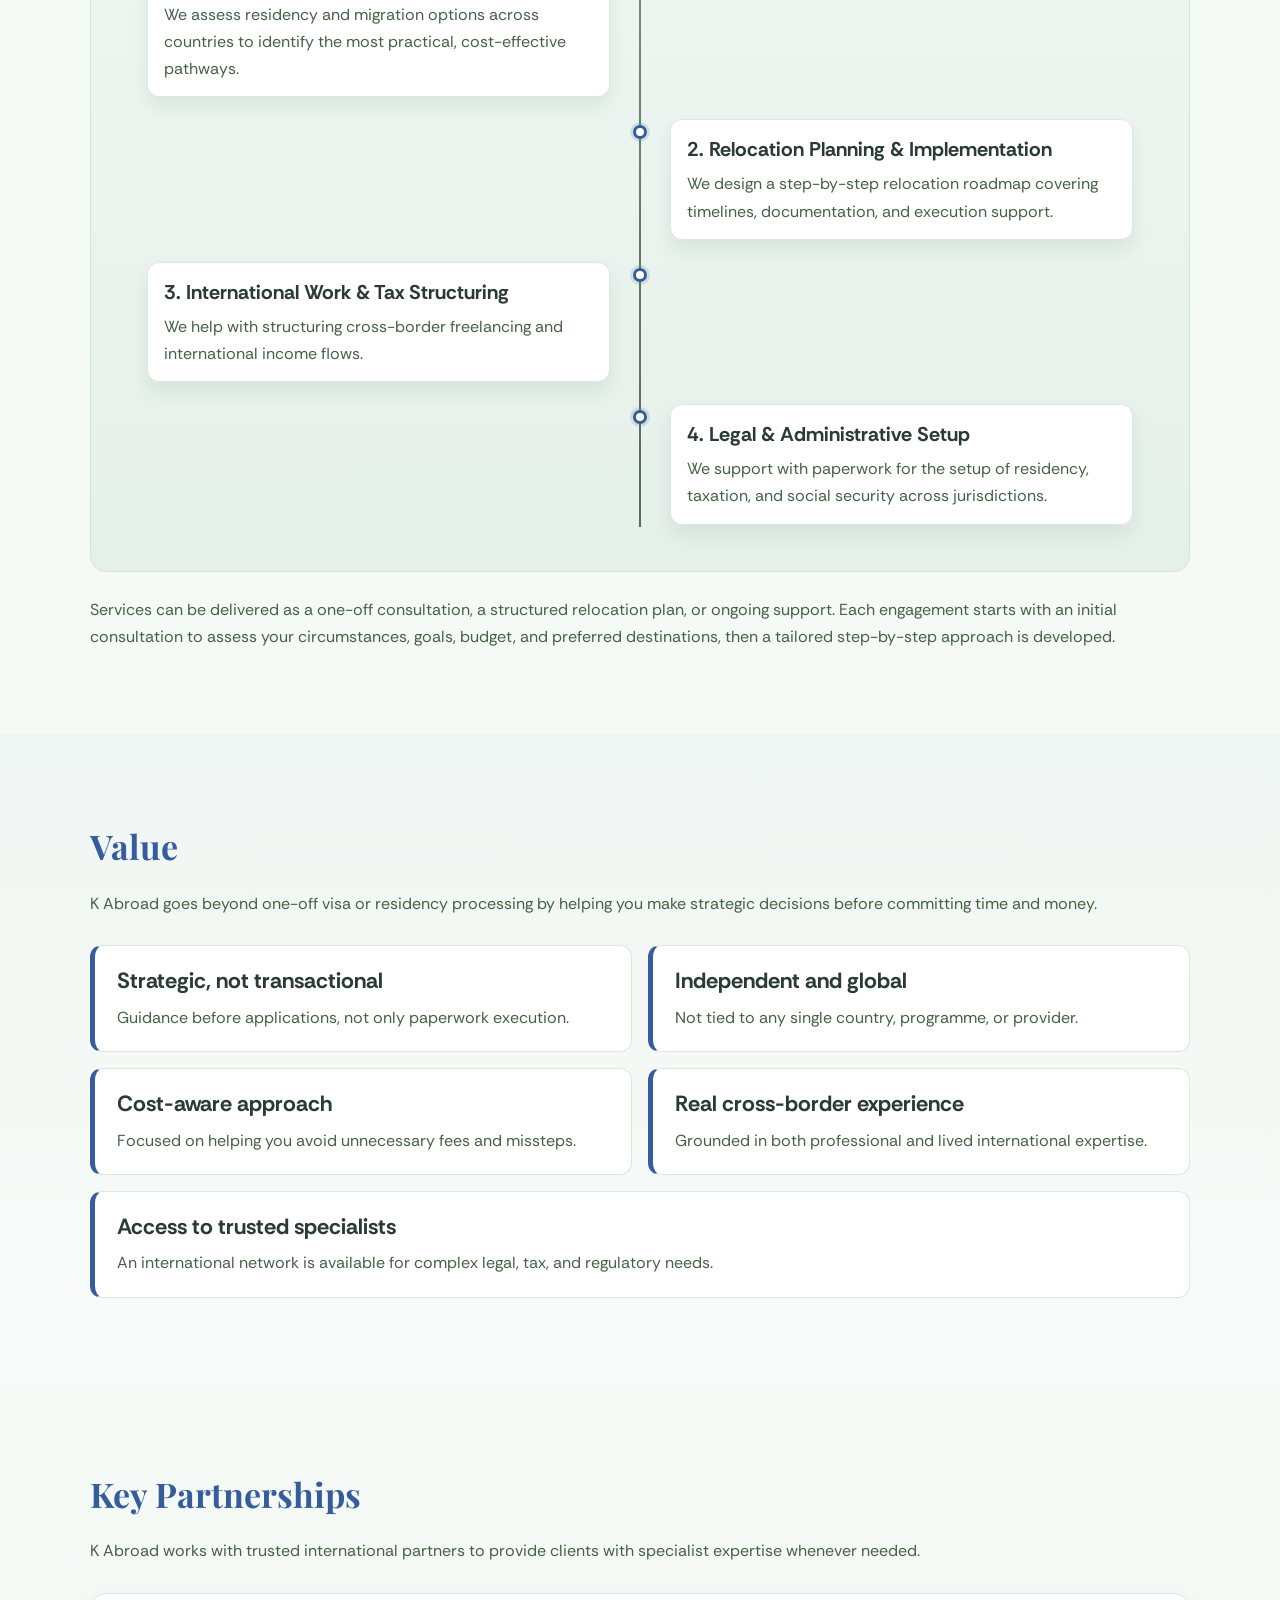
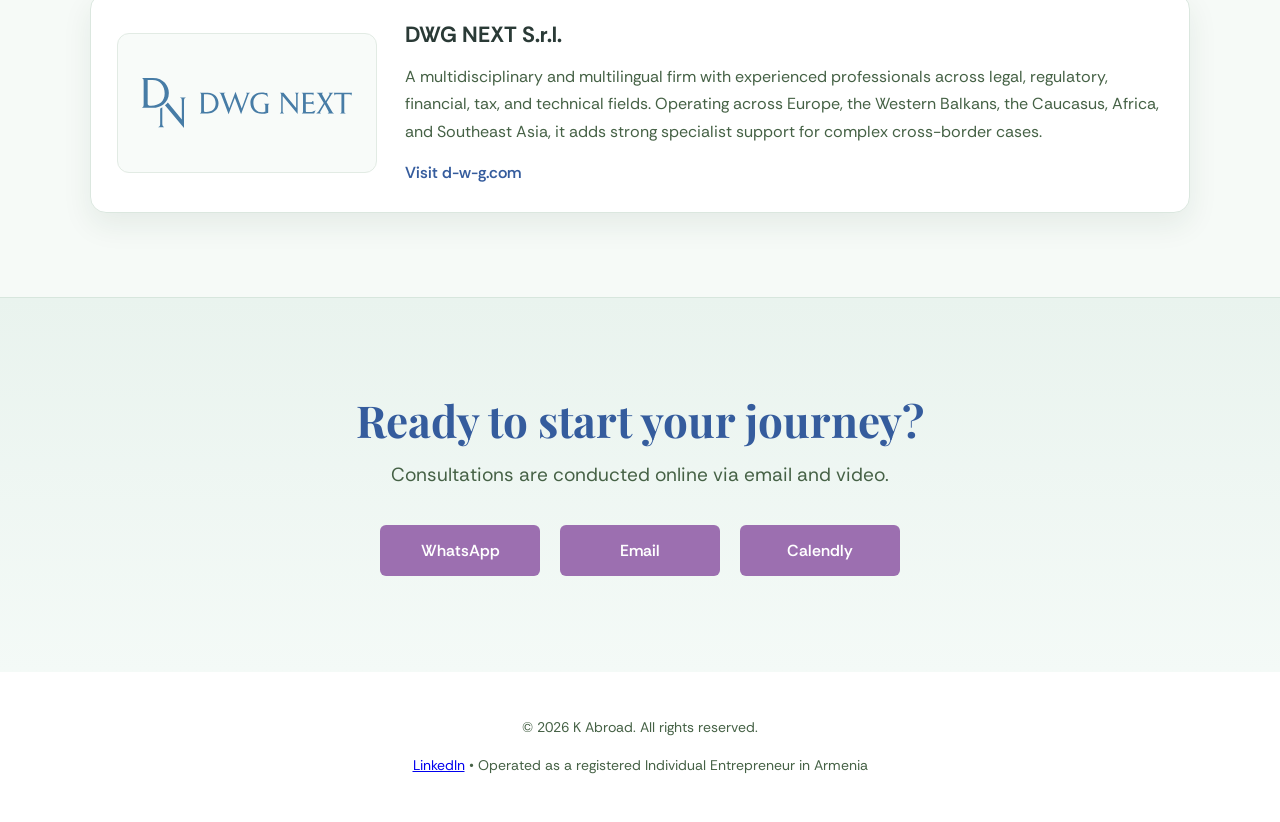
==== commit 13739441: "blog-wip_ind_L25" ====
--- a/index.html
+++ b/index.html
@@ -1,4 +1,4 @@
-<!-- Backup before CMS setup -->
+
 <!DOCTYPE html>
 <html lang="en">
 <head>
@@ -22,7 +22,7 @@
     <a href="#services">Our Services</a>
     <a href="#value">Value</a>
     <a href="#partnerships">Key Partnerships</a>
-    <a href="blog/index.html">Blog</a>
+   <!-- <a href="blog/index.html">Blog</a> -->
     <a href="#contact">Contact</a>
   </nav>
 </header>
@@ -179,5 +179,18 @@
 
 <script src="js/main.js"></script>
 
+<script src="https://identity.netlify.com/v1/netlify-identity-widget.js"></script>
+<script>
+  if (window.netlifyIdentity) {
+    window.netlifyIdentity.on("init", user => {
+      if (!user) {
+        window.netlifyIdentity.on("login", () => {
+          document.location.href = "/admin/";
+        });
+      }
+    });
+  }
+</script>
+
 </body>
 </html>
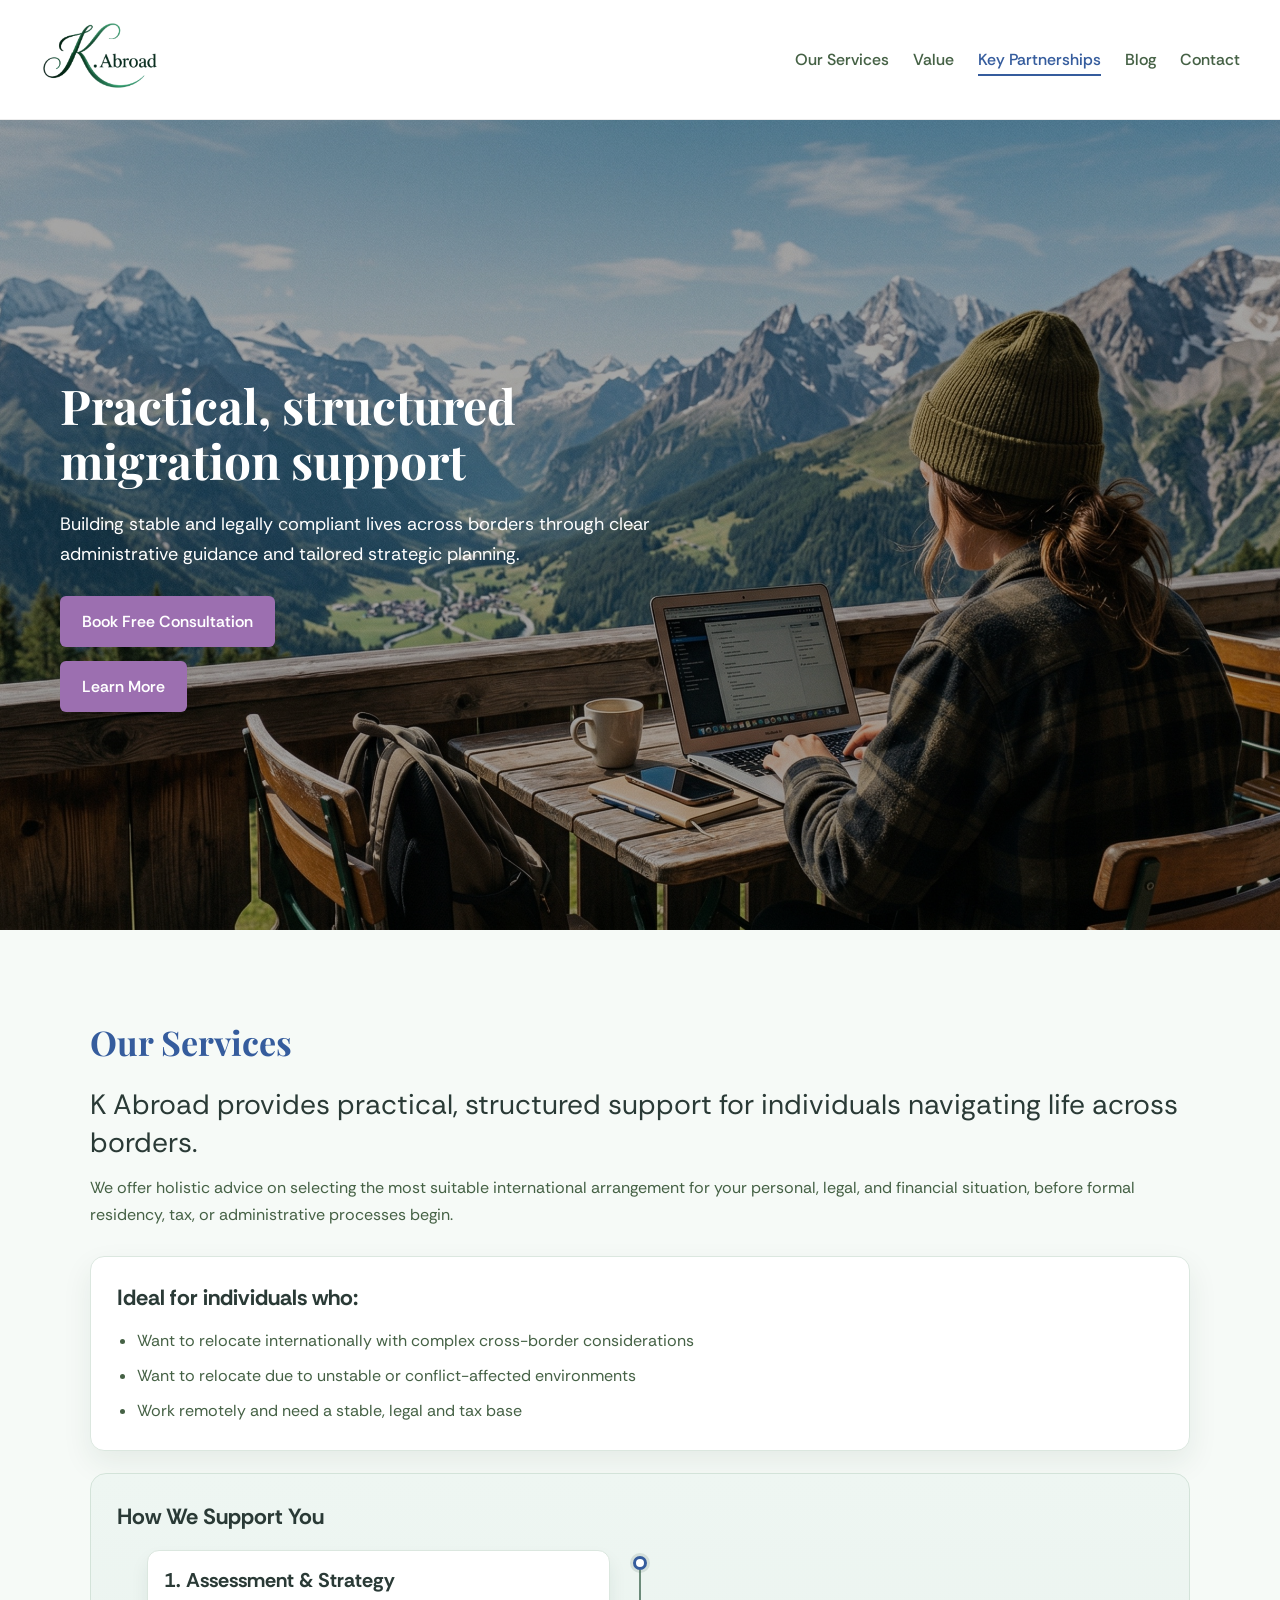
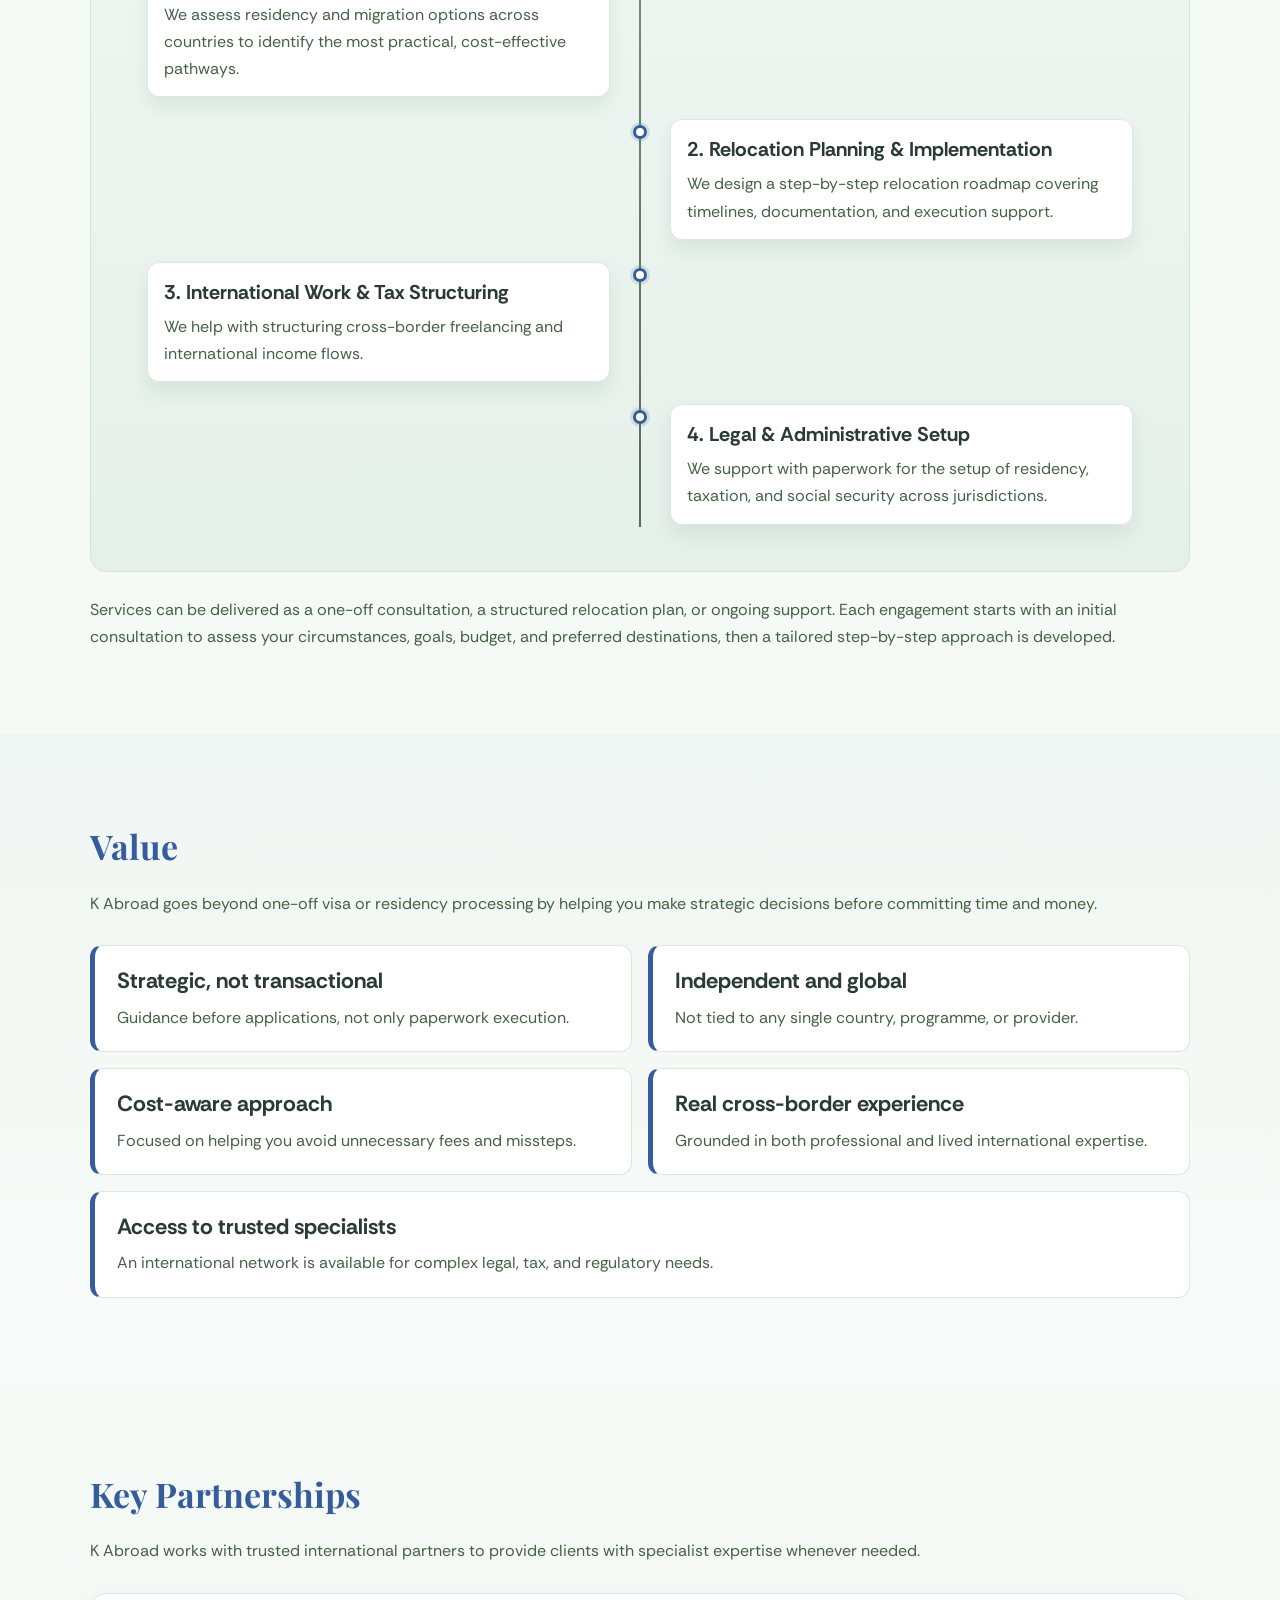
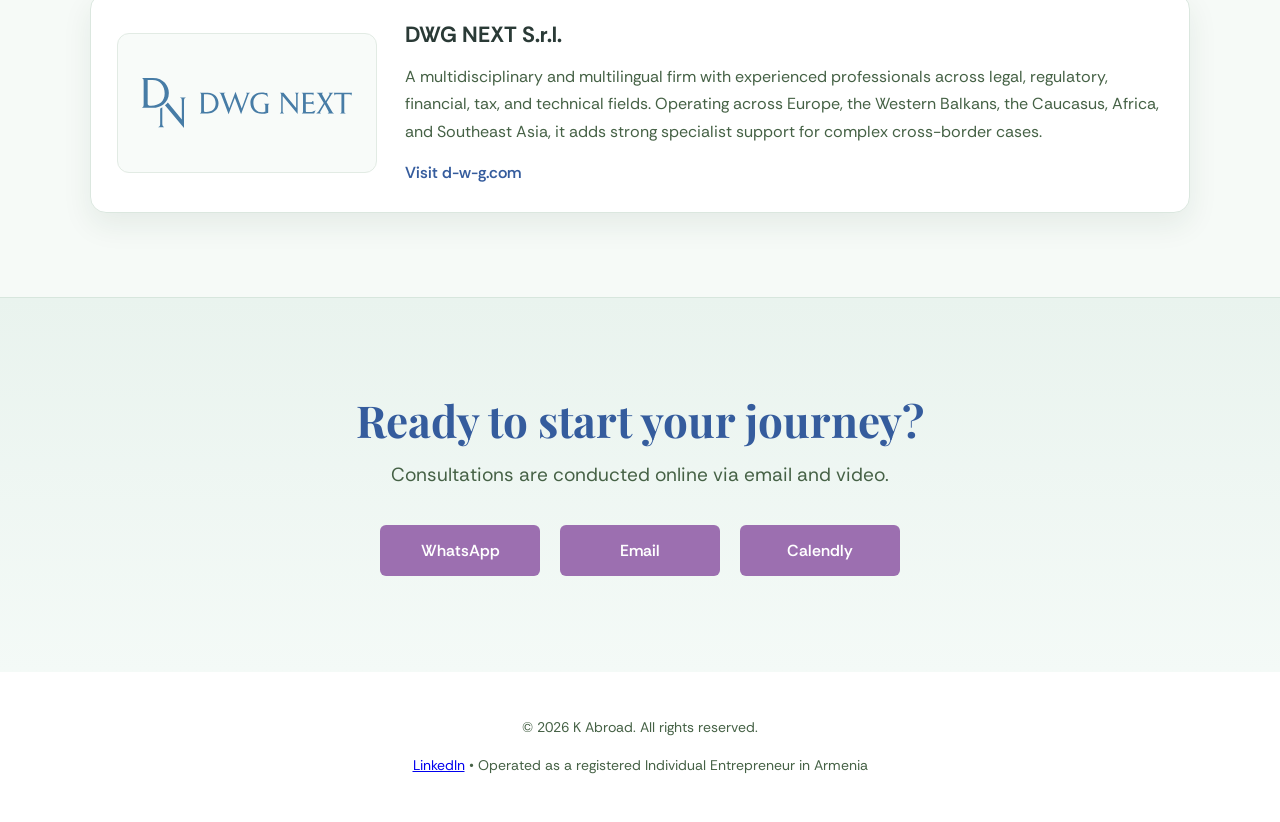
==== commit 4d5c1499: "Tags_check" ====
--- a/index.html
+++ b/index.html
@@ -22,7 +22,7 @@
     <a href="#services">Our Services</a>
     <a href="#value">Value</a>
     <a href="#partnerships">Key Partnerships</a>
-   <!-- <a href="blog/index.html">Blog</a> -->
+    <a href="blog/index.html">Blog</a>
     <a href="#contact">Contact</a>
   </nav>
 </header>
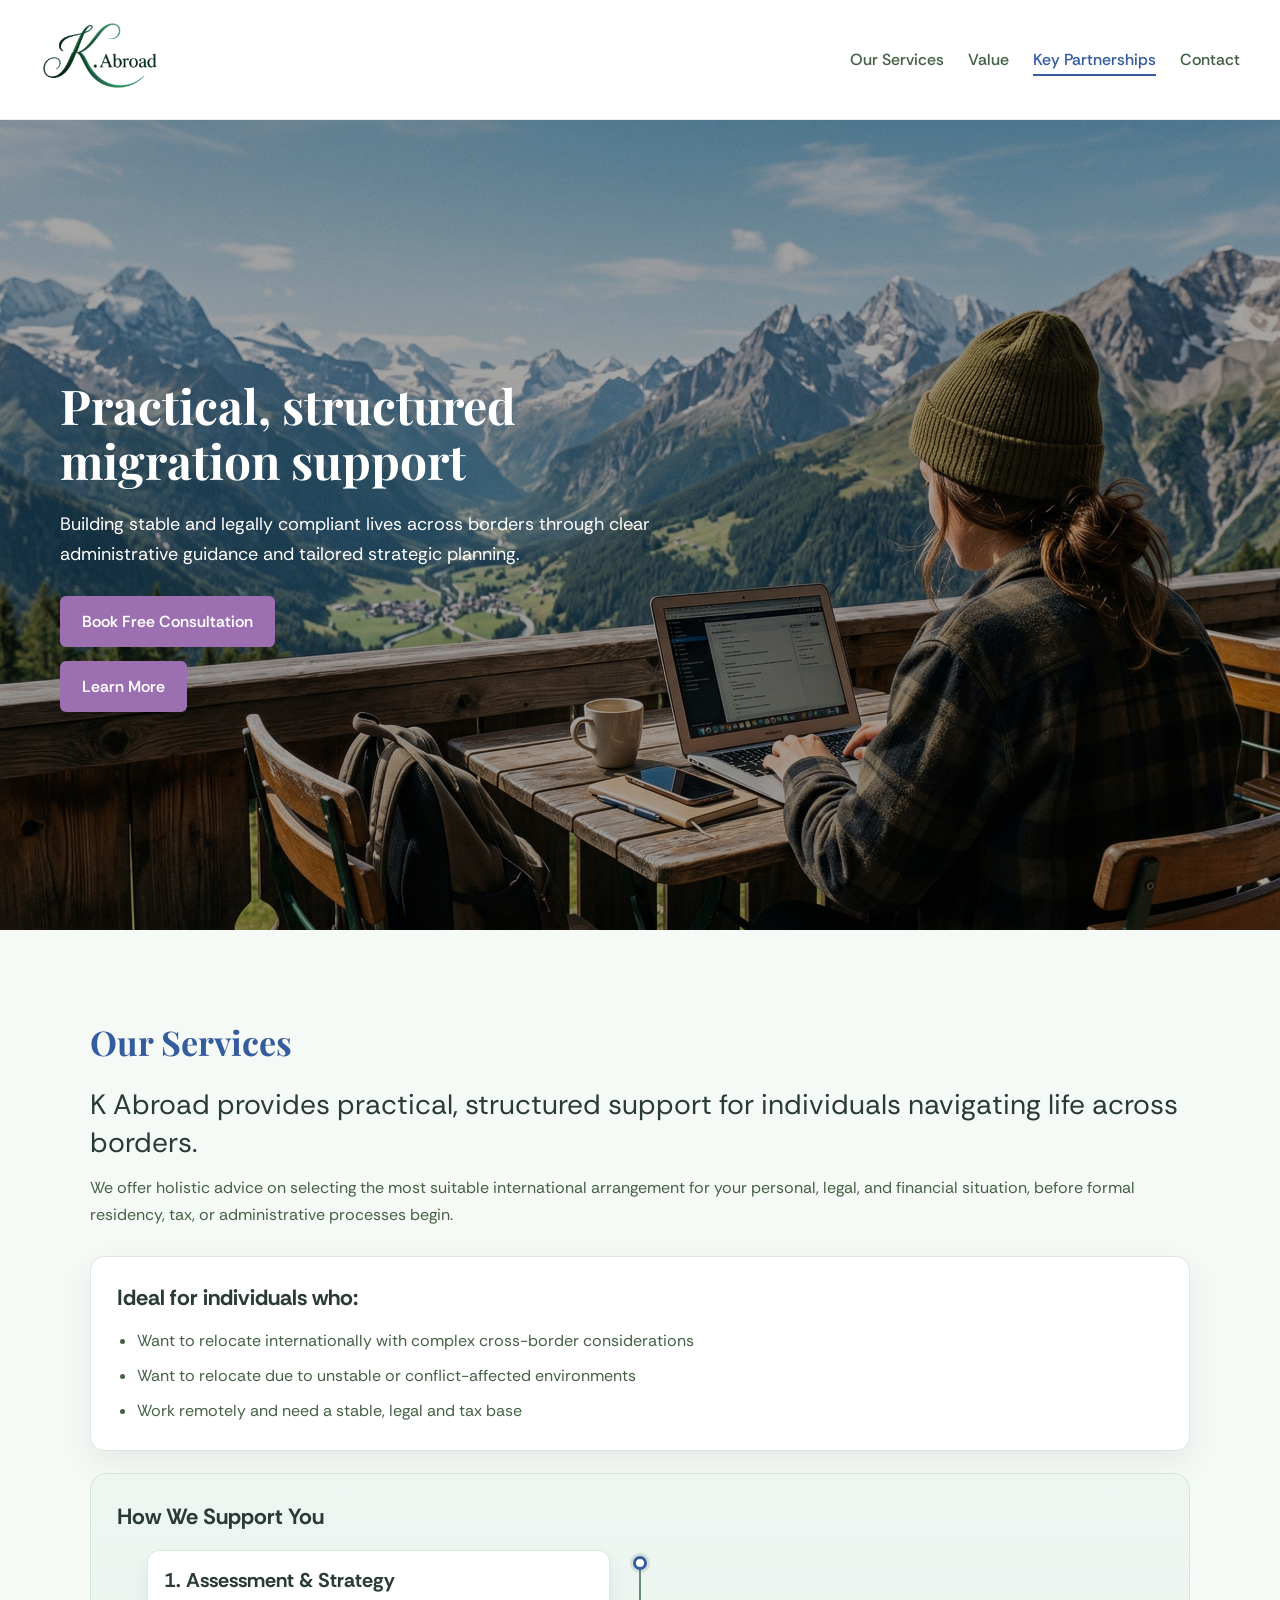
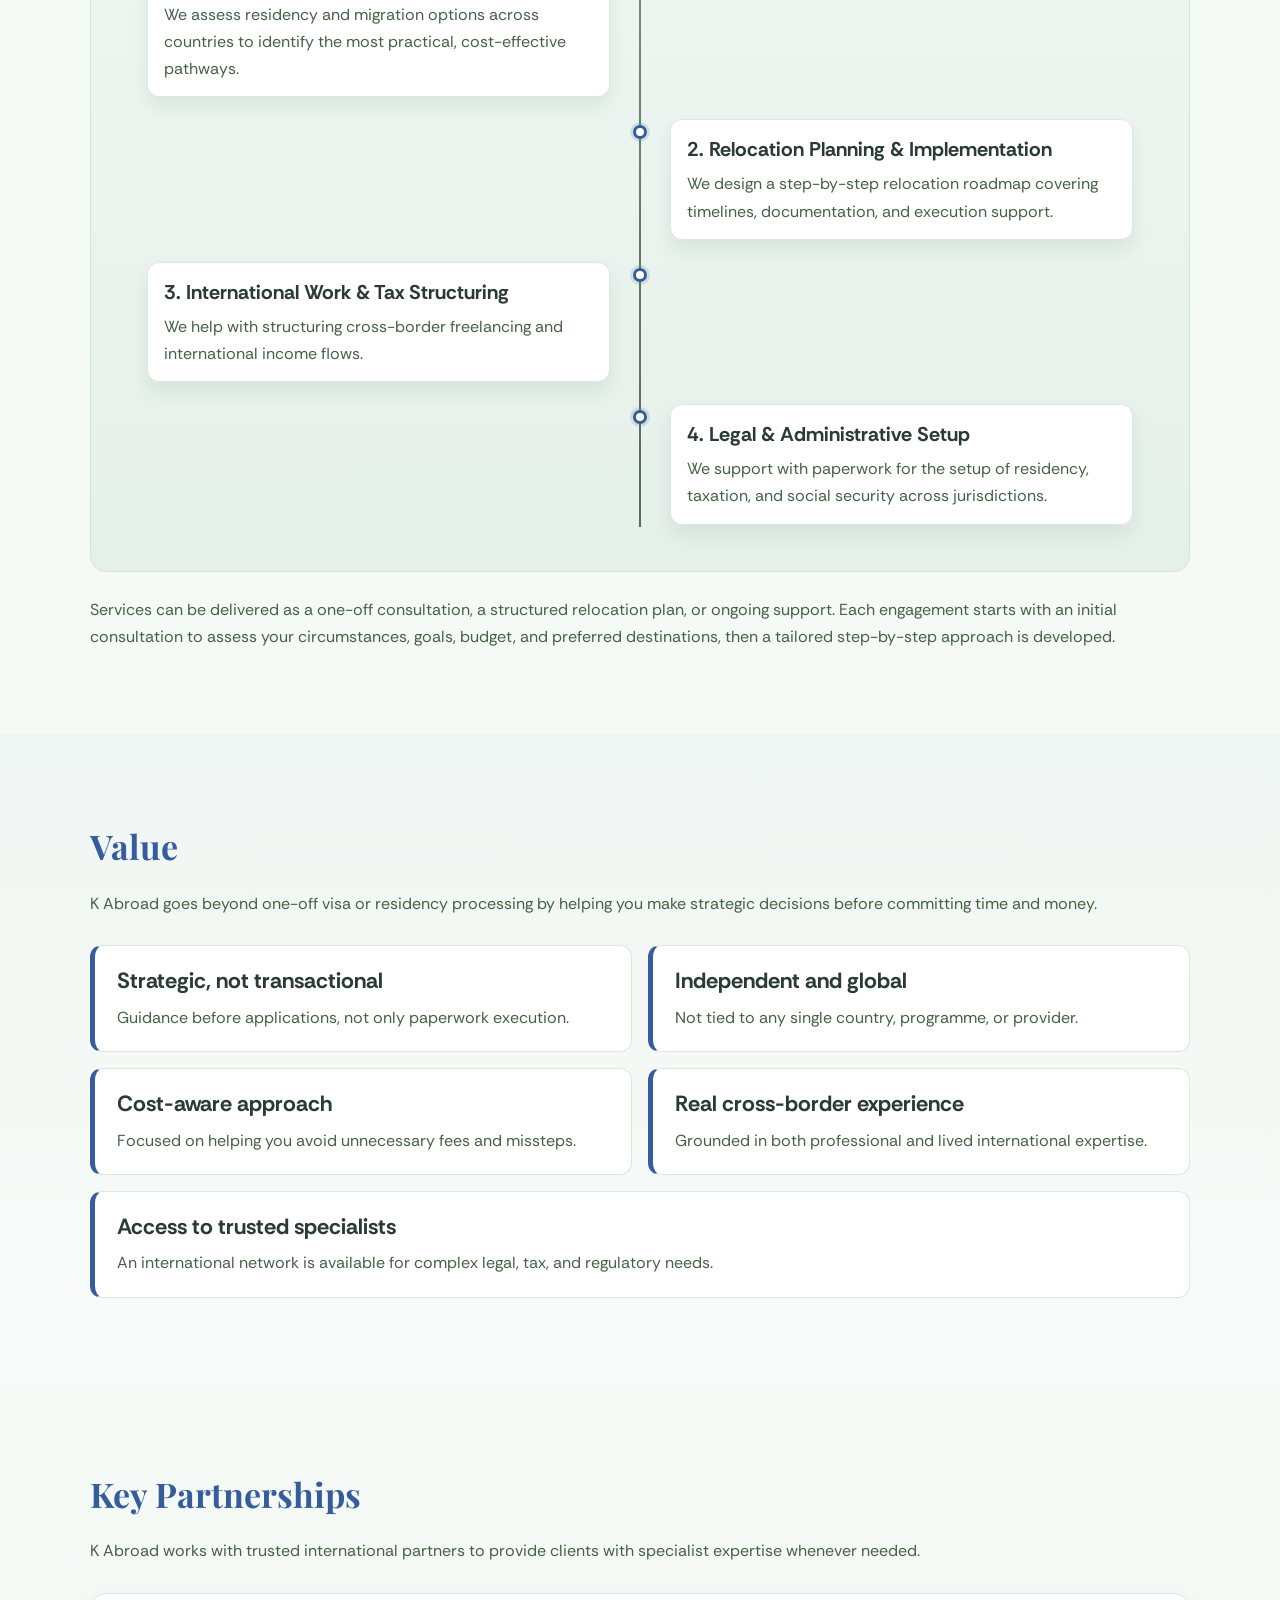
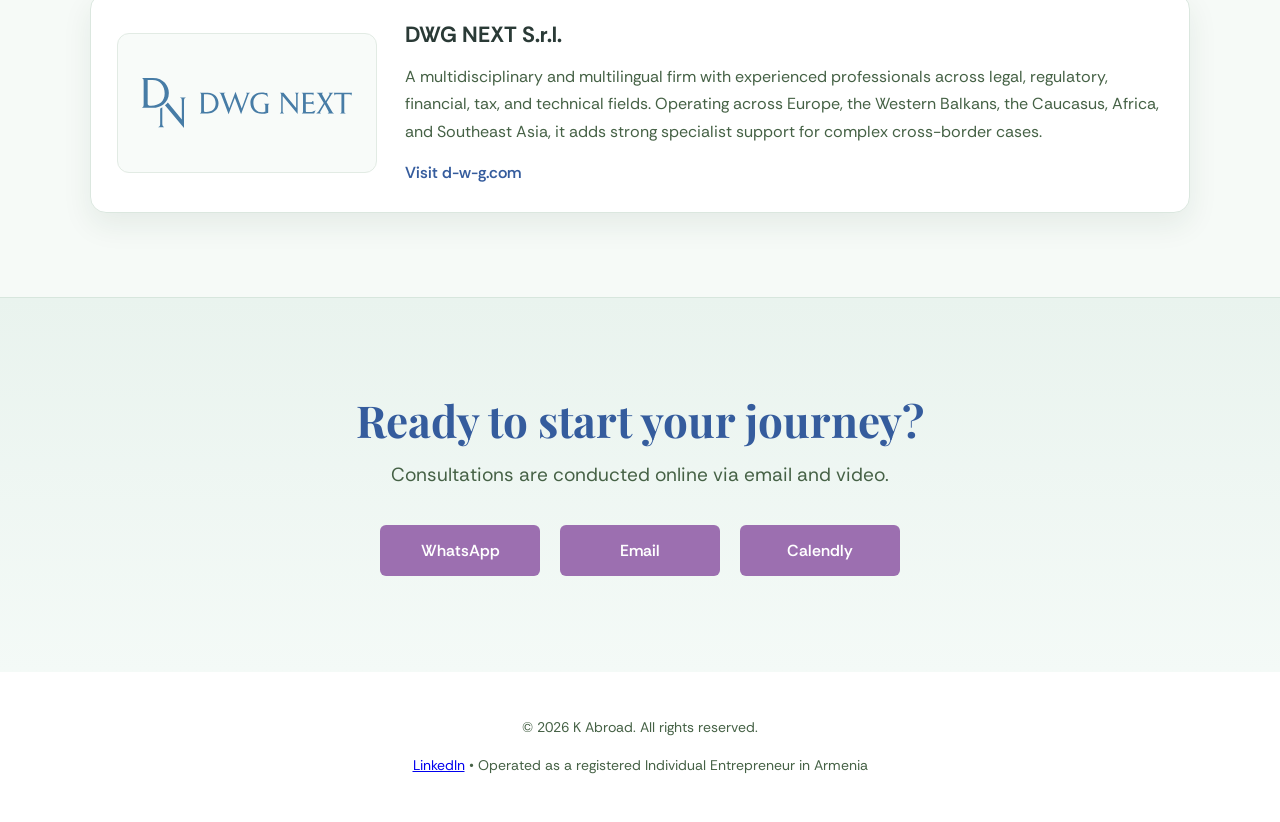
==== commit 7d7fd6aa: "Tags_fin_rev_Blog" ====
--- a/index.html
+++ b/index.html
@@ -22,7 +22,7 @@
     <a href="#services">Our Services</a>
     <a href="#value">Value</a>
     <a href="#partnerships">Key Partnerships</a>
-    <a href="blog/index.html">Blog</a>
+    <!-- <a href="blog/index.html">Blog</a>-->
     <a href="#contact">Contact</a>
   </nav>
 </header>
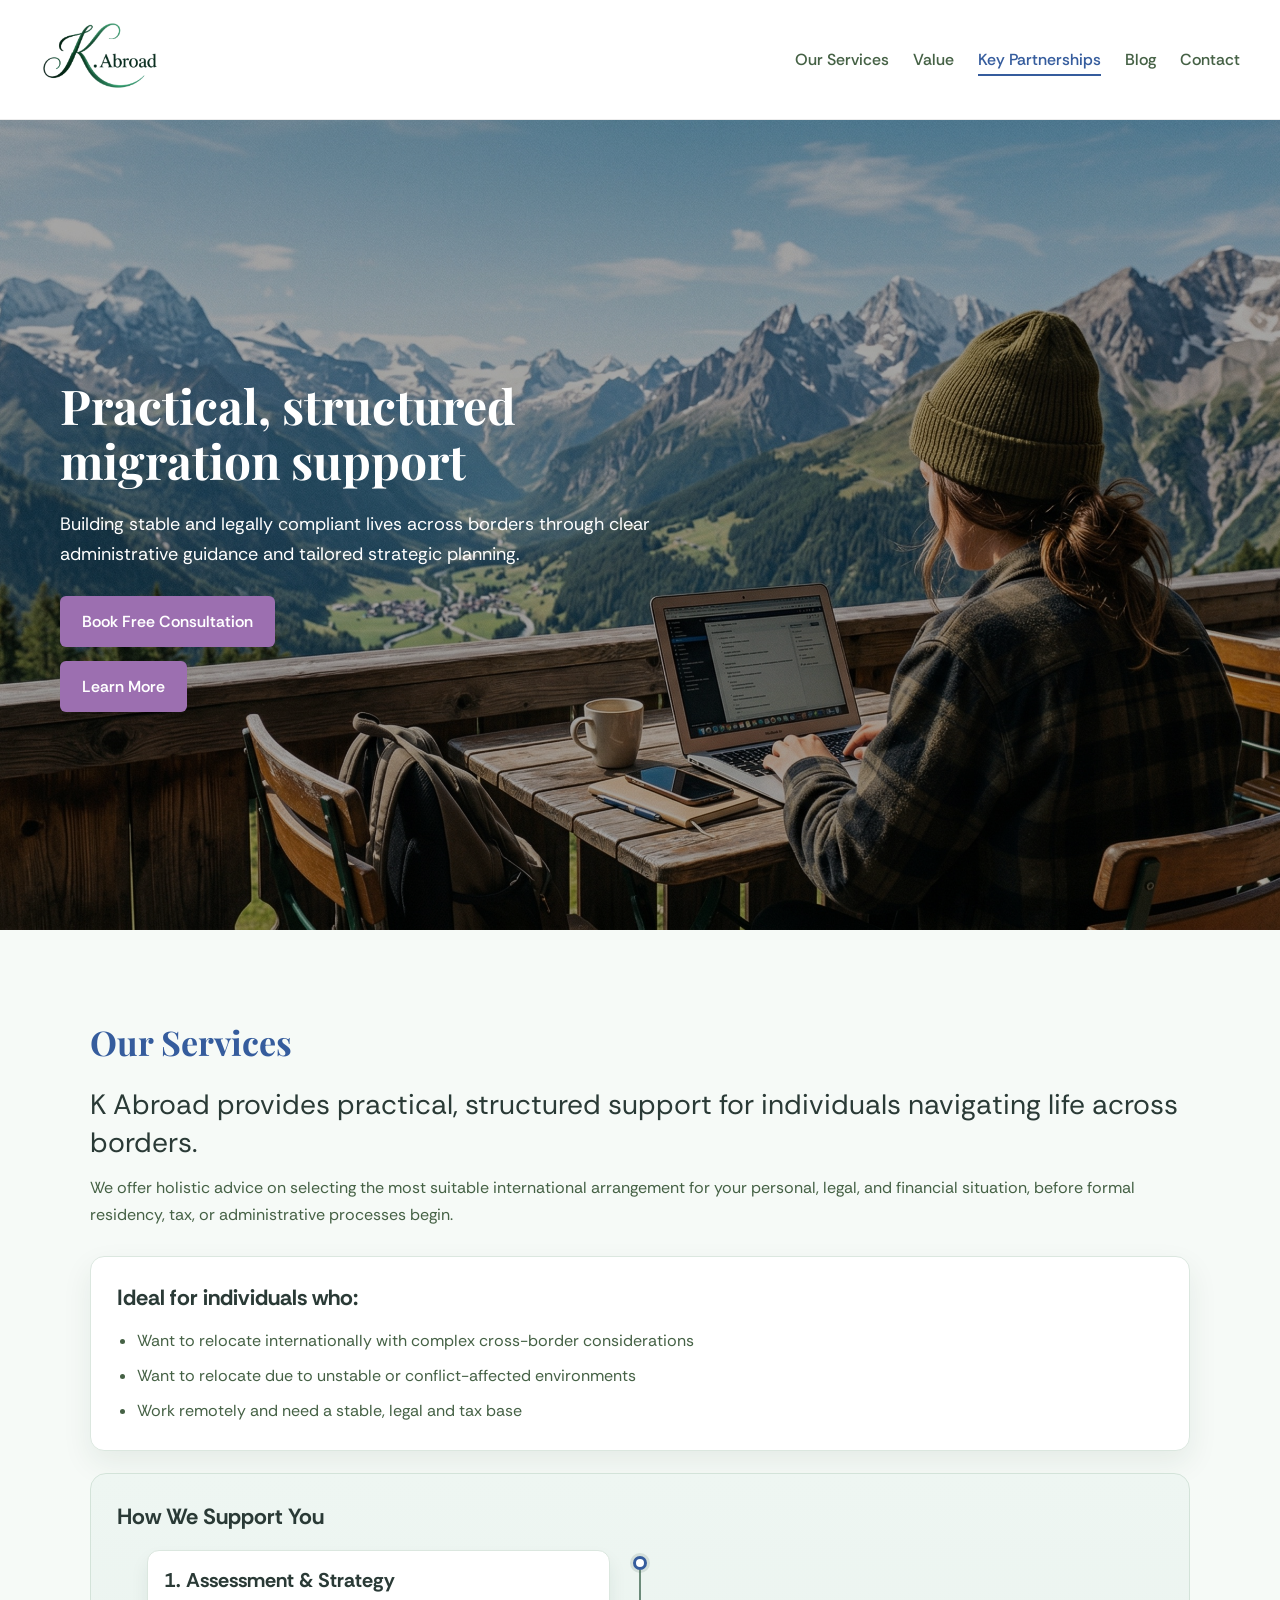
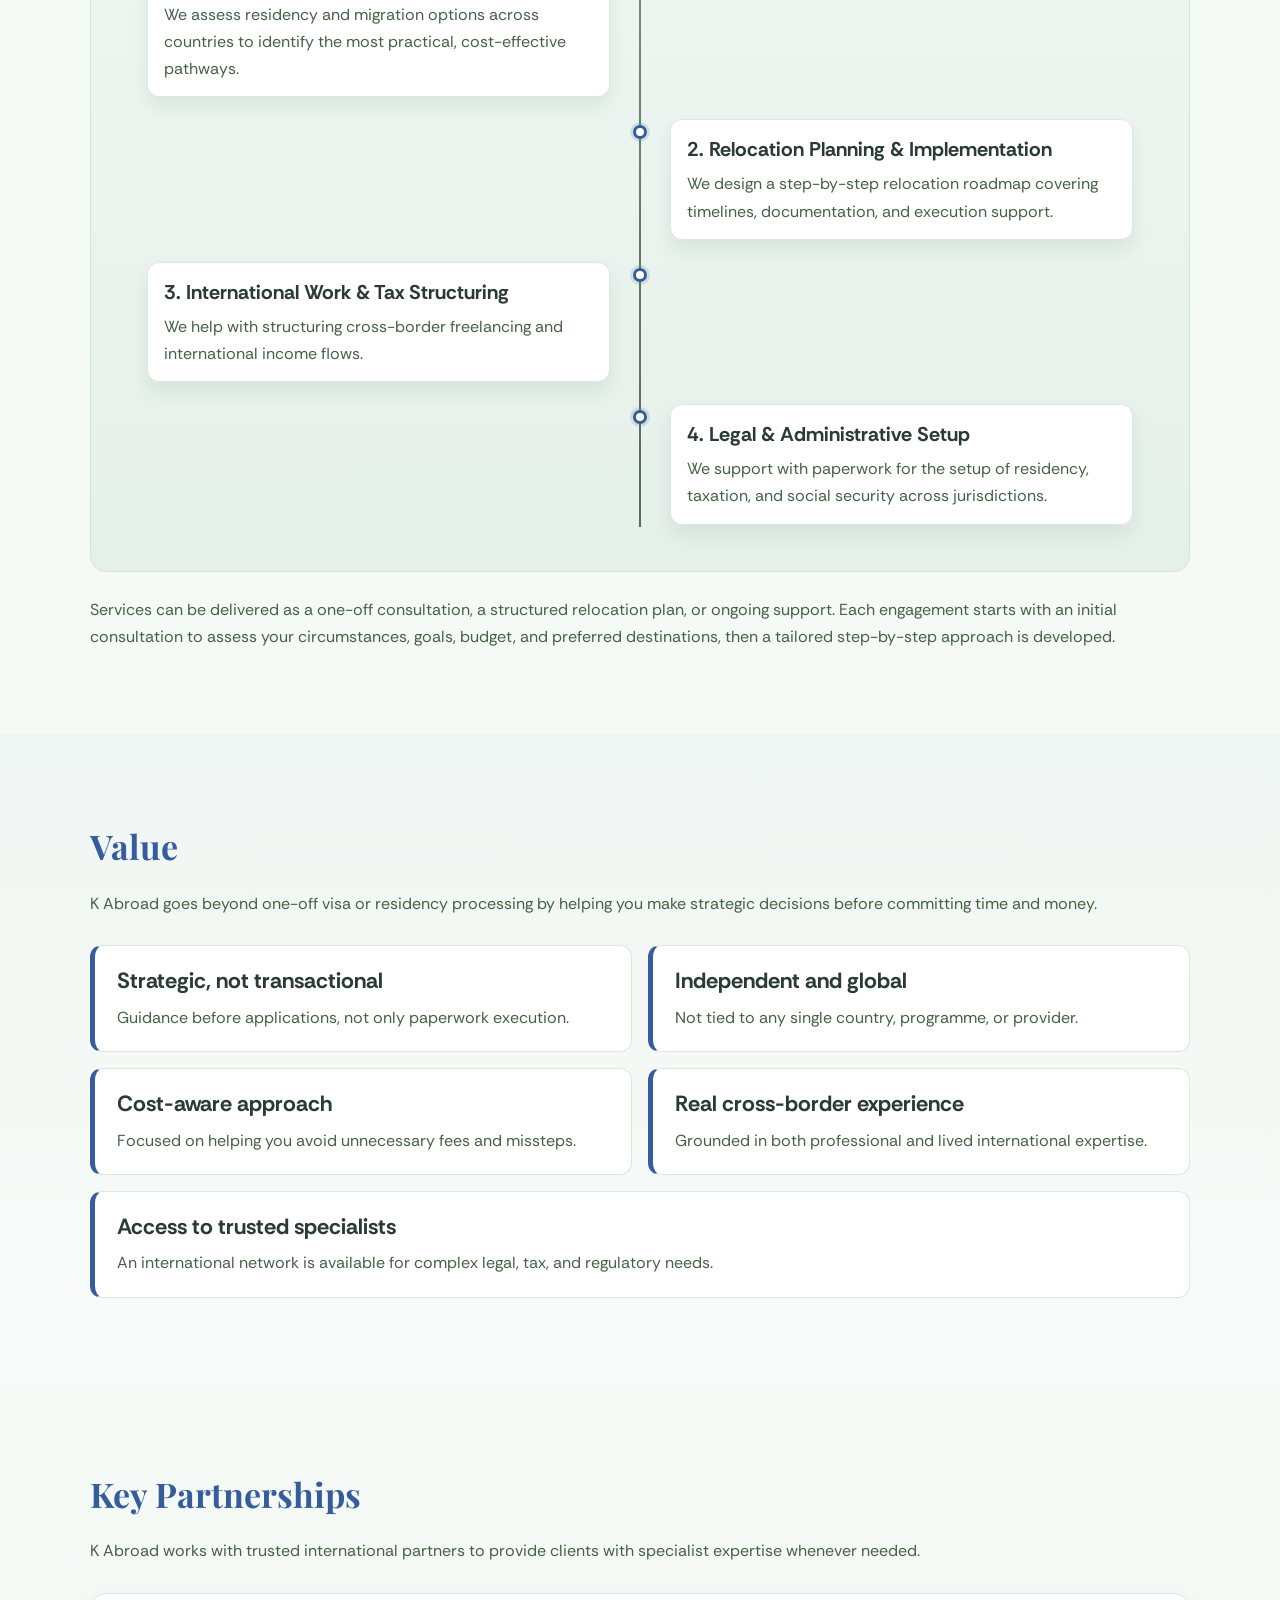
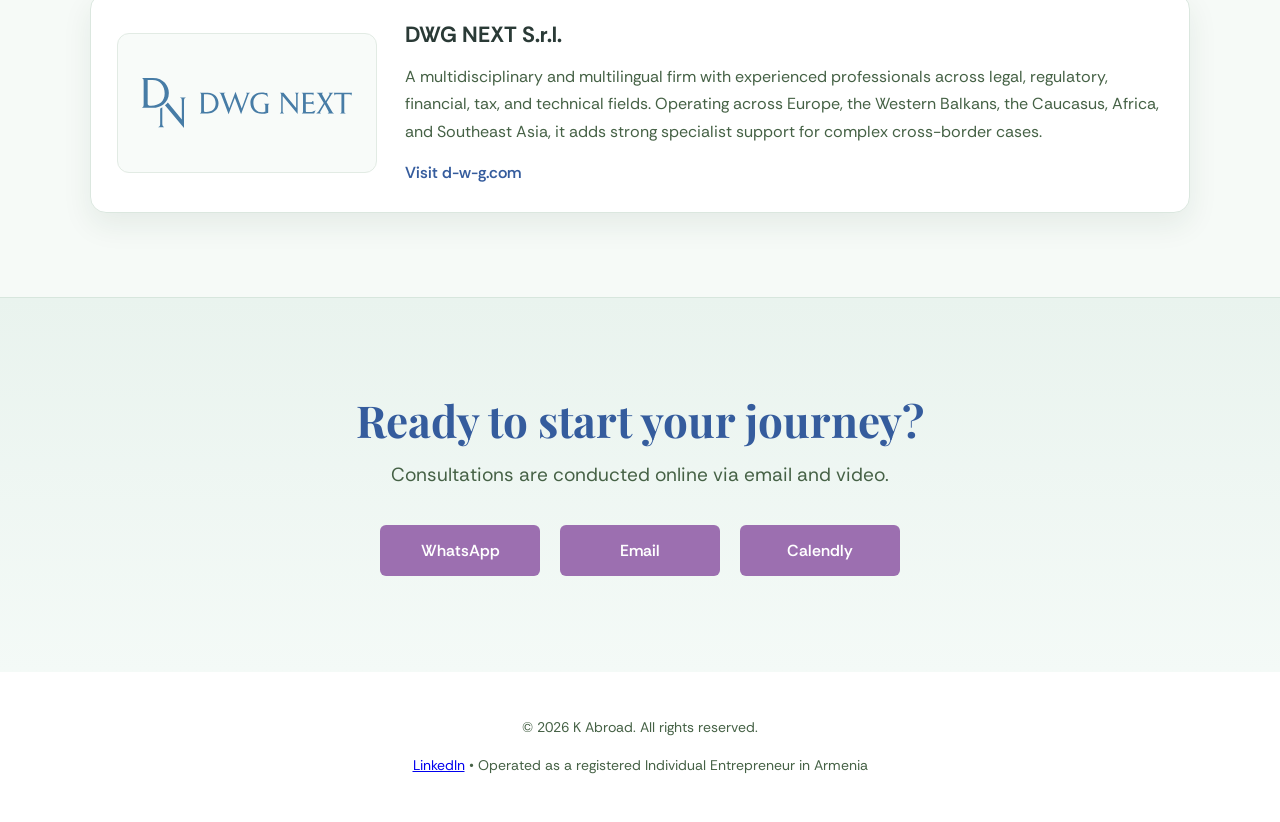
==== commit 830c1a11: "Blog update" ====
--- a/index.html
+++ b/index.html
@@ -5,6 +5,19 @@
   <meta charset="UTF-8">
   <meta name="viewport" content="width=device-width, initial-scale=1.0">
   <title>K Abroad | Migration Advisory</title>
+  <meta name="description" content="Practical, structured migration support for cross-border relocation, residency strategy, and legal-administrative setup.">
+  <meta name="robots" content="index,follow">
+  <link rel="canonical" id="canonical-url" href="/">
+  <meta property="og:type" content="website">
+  <meta property="og:site_name" content="K Abroad">
+  <meta property="og:title" id="og-title" content="K Abroad | Migration Advisory">
+  <meta property="og:description" id="og-description" content="Practical, structured migration support for cross-border relocation, residency strategy, and legal-administrative setup.">
+  <meta property="og:url" id="og-url" content="/">
+  <meta property="og:image" id="og-image" content="/Images/remote1.jpg">
+  <meta name="twitter:card" content="summary_large_image">
+  <meta name="twitter:title" id="twitter-title" content="K Abroad | Migration Advisory">
+  <meta name="twitter:description" id="twitter-description" content="Practical, structured migration support for cross-border relocation, residency strategy, and legal-administrative setup.">
+  <meta name="twitter:image" id="twitter-image" content="/Images/remote1.jpg">
 
   <link href="https://fonts.googleapis.com/css2?family=Playfair+Display:wght@500;700&family=Rethink+Sans:wght@400;500;600&display=swap" rel="stylesheet">
   <link rel="stylesheet" href="css/styles.css">
@@ -22,7 +35,7 @@
     <a href="#services">Our Services</a>
     <a href="#value">Value</a>
     <a href="#partnerships">Key Partnerships</a>
-    <!-- <a href="blog/index.html">Blog</a>-->
+    <a href="blog/index.html">Blog</a>
     <a href="#contact">Contact</a>
   </nav>
 </header>
